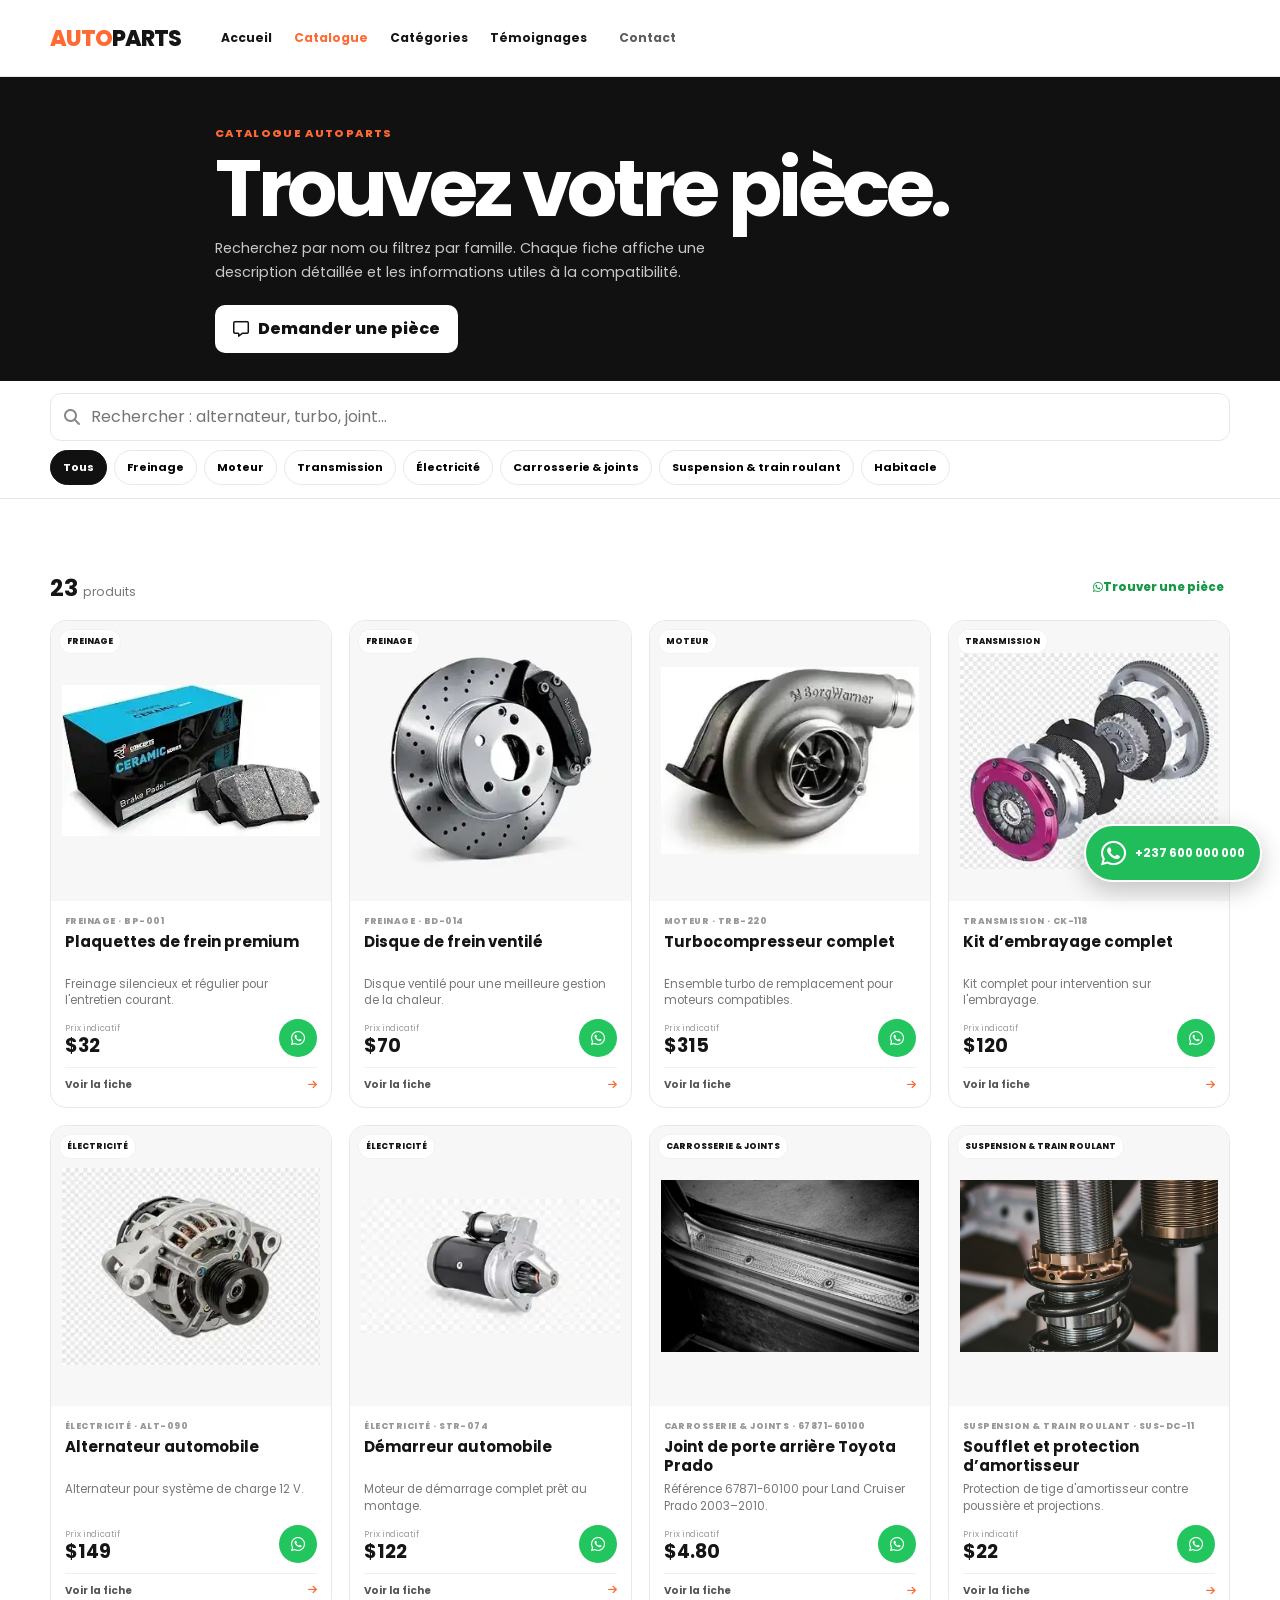
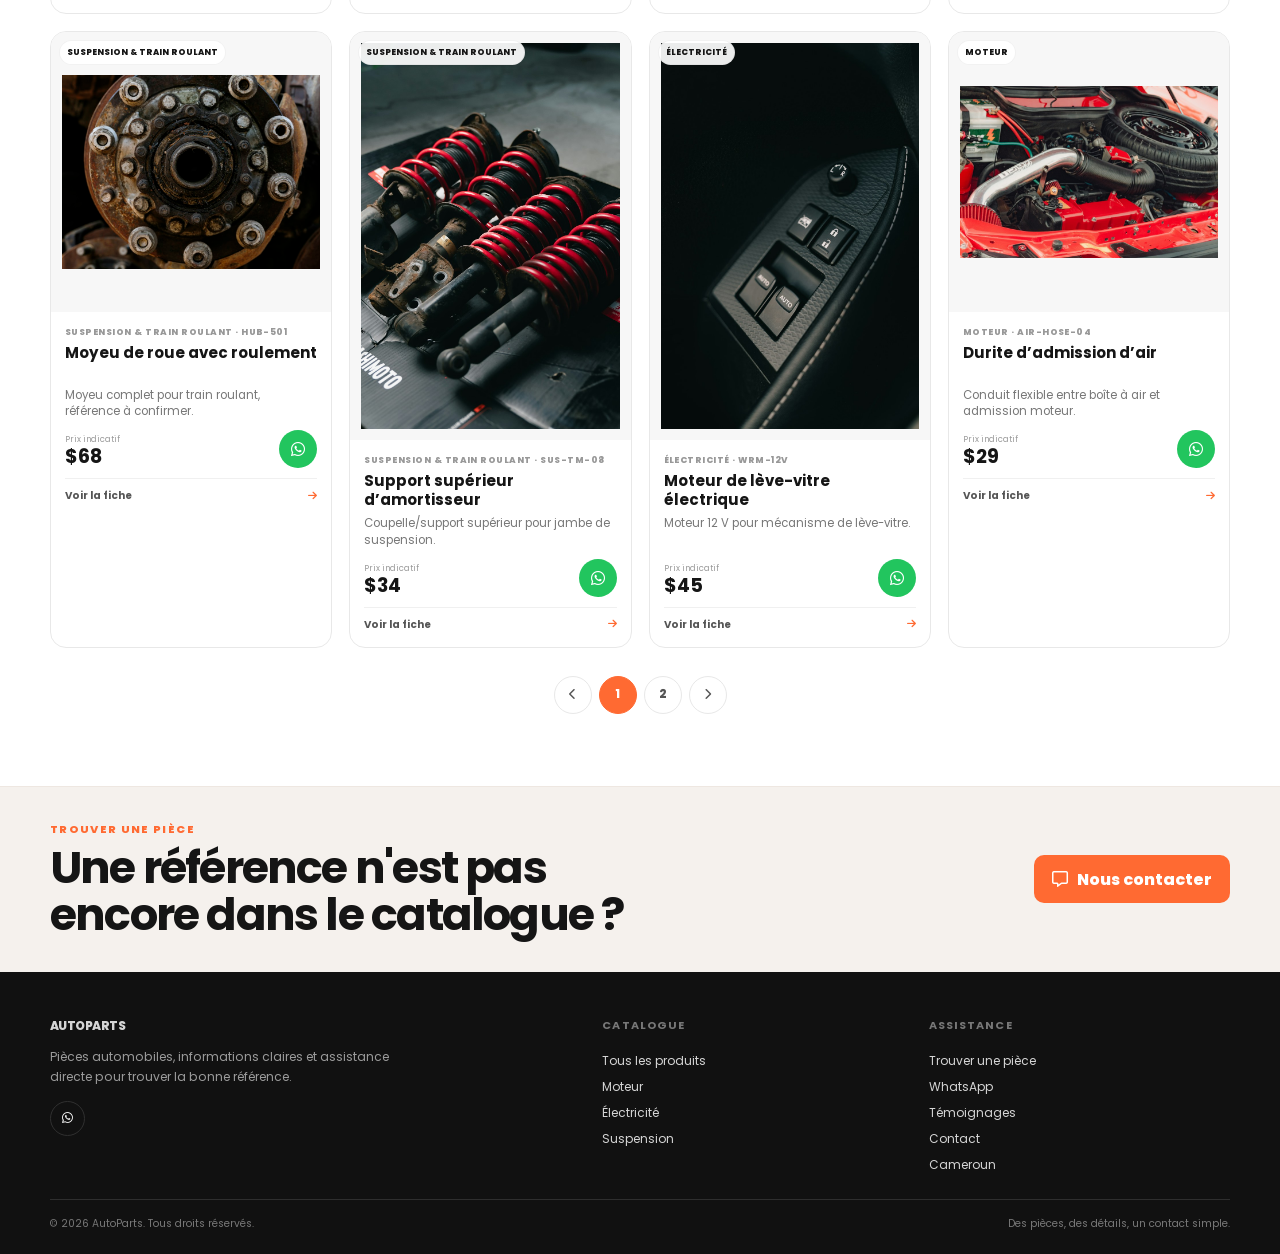
==== shop.html @ 34aac839 "made all changes" ====
<html lang="fr"><head>
  <meta charset="utf-8">
  <meta name="viewport" content="width=device-width,initial-scale=1,viewport-fit=cover">
  <meta name="theme-color" content="#111111">
  <link rel="icon" type="image/png" href="https://img.icons8.com/ios-filled/64/car.png">
  <title>Catalogue de pièces automobiles — AutoParts</title>
  <meta name="description" content="Recherchez des pièces automobiles par catégorie, consultez les descriptions et prix en USD, puis contactez AutoParts sur WhatsApp.">
  <meta name="robots" content="index,follow,max-image-preview:large">
  <link rel="preconnect" href="https://fonts.googleapis.com">
  <link rel="preconnect" href="https://fonts.gstatic.com" crossorigin="">
  <link href="https://fonts.googleapis.com/css2?family=Poppins:wght@400;500;600;700;800&amp;display=swap" rel="stylesheet">
  <link rel="stylesheet" href="https://cdnjs.cloudflare.com/ajax/libs/font-awesome/6.6.0/css/all.min.css">
  <link rel="stylesheet" href="assets/css/aos.css">
  <link rel="stylesheet" href="assets/css/style.css">
</head>
<body>
  <header class="site-header">
    <div class="container nav-wrap">
      <a class="brand" href="index.html"><span>AUTO</span>PARTS</a>
      <nav class="desktop-nav">
        <a href="index.html" data-i18n="home">Accueil</a>
        <a class="active" href="shop.html" data-i18n="shop">Catalogue</a>
        <a href="index.html#categories" data-i18n="categories">Catégories</a>
        <a href="index.html#testimonials" data-i18n="testimonials">Témoignages</a>
        <button class="nav-contact" type="button" data-contact-open="" data-i18n="contact">Contact</button>
      </nav>
      <div class="nav-actions">
        <div id="google_translate_element" class="google-translate" aria-label="Translate this page"></div>
        <button class="nav-icon menu-toggle" data-menu-toggle="" aria-label="Menu" aria-expanded="false"><i class="fa-solid fa-bars"></i></button>
      </div>
    </div>
    <nav class="mobile-menu" data-mobile-menu="">
      <a href="index.html" data-i18n="home">Accueil</a>
      <a href="shop.html" data-i18n="shop">Catalogue</a>
      <a href="index.html#categories" data-i18n="categories">Catégories</a>
      <a href="index.html#testimonials" data-i18n="testimonials">Témoignages</a>
      <button type="button" data-contact-open="" data-i18n="contact">Contact</button>
    </nav>
  </header>

  <main>
    <section class="shop-hero">
      <div class="container shop-hero-inner">
        <span class="section-kicker" data-i18n="catalogKicker">Catalogue AutoParts</span>
        <h1 data-i18n="catalogTitle">Trouvez votre pièce.</h1>
        <p data-i18n="catalogText">Recherchez par nom ou filtrez par famille. Chaque fiche affiche une description détaillée et les informations utiles à la compatibilité.</p>
        <button class="btn btn-light" type="button" data-contact-open=""><i class="fa-regular fa-message"></i><span data-i18n="requestPart">Demander une pièce</span></button>
      </div>
    </section>

    <section class="shop-tools">
      <div class="container">
        <div class="search-box"><i class="fa-solid fa-magnifying-glass"></i><input type="search" data-search="" data-i18n-placeholder="searchPlaceholder" placeholder="Rechercher : alternateur, turbo, joint…"></div>
        <div class="filter-row" data-filters=""><button class="filter-chip active" type="button" data-filter="all">Tous</button><button class="filter-chip " type="button" data-filter="braking">Freinage</button><button class="filter-chip " type="button" data-filter="engine">Moteur</button><button class="filter-chip " type="button" data-filter="transmission">Transmission</button><button class="filter-chip " type="button" data-filter="electrical">Électricité</button><button class="filter-chip " type="button" data-filter="body">Carrosserie &amp; joints</button><button class="filter-chip " type="button" data-filter="suspension">Suspension &amp; train roulant</button><button class="filter-chip " type="button" data-filter="interior">Habitacle</button></div>
      </div>
    </section>

    <section class="section shop-products">
      <div class="container">
        <div class="catalogue-topline">
          <div class="shop-count"><strong data-result-count="">18</strong><span data-i18n="productsCount">produits</span></div>
          <button class="catalogue-contact" type="button" data-contact-open=""><i class="fa-brands fa-whatsapp"></i><span data-i18n="productHelp">Trouver une pièce</span></button>
        </div>
        <div class="product-grid catalogue-grid" data-products-grid="">
    <article class="product-card" data-product-id="brake-pads" data-category="braking" data-name="plaquettes de frein premium bp-001">
      <a class="product-media" href="sproduct.html?id=brake-pads" aria-label="Voir la fiche — Plaquettes de frein premium">
        <span class="product-tag">Freinage</span>
        <img src="assets/images/products/brake-pads.webp" alt="Plaquettes de frein premium" loading="lazy" draggable="false">
      </a>
      <div class="product-info">
        <span class="product-category">Freinage · BP-001</span>
        <a href="sproduct.html?id=brake-pads"><h3>Plaquettes de frein premium</h3></a>
        <p class="product-summary">Freinage silencieux et régulier pour l'entretien courant.</p>
        <div class="product-row">
          <div><small>Prix indicatif</small><strong>$32</strong></div>
          <a class="product-wa" href="https://wa.me/237600000000?text=Bonjour%2C%20je%20suis%20int%C3%A9ress%C3%A9(e)%20par%20Plaquettes%20de%20frein%20premium%20(r%C3%A9f.%20BP-001%2C%20%2432).%20Pouvez-vous%20confirmer%20la%20disponibilit%C3%A9%20et%20la%20compatibilit%C3%A9%20avec%20mon%20v%C3%A9hicule%20%3F" target="_blank" rel="noopener noreferrer" aria-label="Demander — Plaquettes de frein premium"><i class="fa-brands fa-whatsapp"></i></a>
        </div>
        <a class="product-details-link" href="sproduct.html?id=brake-pads">Voir la fiche <i class="fa-solid fa-arrow-right"></i></a>
      </div>
    </article>
    <article class="product-card" data-product-id="brake-disc" data-category="braking" data-name="disque de frein ventilé bd-014">
      <a class="product-media" href="sproduct.html?id=brake-disc" aria-label="Voir la fiche — Disque de frein ventilé">
        <span class="product-tag">Freinage</span>
        <img src="assets/images/products/brake-disc.webp" alt="Disque de frein ventilé" loading="lazy" draggable="false">
      </a>
      <div class="product-info">
        <span class="product-category">Freinage · BD-014</span>
        <a href="sproduct.html?id=brake-disc"><h3>Disque de frein ventilé</h3></a>
        <p class="product-summary">Disque ventilé pour une meilleure gestion de la chaleur.</p>
        <div class="product-row">
          <div><small>Prix indicatif</small><strong>$70</strong></div>
          <a class="product-wa" href="https://wa.me/237600000000?text=Bonjour%2C%20je%20suis%20int%C3%A9ress%C3%A9(e)%20par%20Disque%20de%20frein%20ventil%C3%A9%20(r%C3%A9f.%20BD-014%2C%20%2470).%20Pouvez-vous%20confirmer%20la%20disponibilit%C3%A9%20et%20la%20compatibilit%C3%A9%20avec%20mon%20v%C3%A9hicule%20%3F" target="_blank" rel="noopener noreferrer" aria-label="Demander — Disque de frein ventilé"><i class="fa-brands fa-whatsapp"></i></a>
        </div>
        <a class="product-details-link" href="sproduct.html?id=brake-disc">Voir la fiche <i class="fa-solid fa-arrow-right"></i></a>
      </div>
    </article>
    <article class="product-card" data-product-id="turbo" data-category="engine" data-name="turbocompresseur complet trb-220">
      <a class="product-media" href="sproduct.html?id=turbo" aria-label="Voir la fiche — Turbocompresseur complet">
        <span class="product-tag">Moteur</span>
        <img src="assets/images/products/turbo.webp" alt="Turbocompresseur complet" loading="lazy" draggable="false">
      </a>
      <div class="product-info">
        <span class="product-category">Moteur · TRB-220</span>
        <a href="sproduct.html?id=turbo"><h3>Turbocompresseur complet</h3></a>
        <p class="product-summary">Ensemble turbo de remplacement pour moteurs compatibles.</p>
        <div class="product-row">
          <div><small>Prix indicatif</small><strong>$315</strong></div>
          <a class="product-wa" href="https://wa.me/237600000000?text=Bonjour%2C%20je%20suis%20int%C3%A9ress%C3%A9(e)%20par%20Turbocompresseur%20complet%20(r%C3%A9f.%20TRB-220%2C%20%24315).%20Pouvez-vous%20confirmer%20la%20disponibilit%C3%A9%20et%20la%20compatibilit%C3%A9%20avec%20mon%20v%C3%A9hicule%20%3F" target="_blank" rel="noopener noreferrer" aria-label="Demander — Turbocompresseur complet"><i class="fa-brands fa-whatsapp"></i></a>
        </div>
        <a class="product-details-link" href="sproduct.html?id=turbo">Voir la fiche <i class="fa-solid fa-arrow-right"></i></a>
      </div>
    </article>
    <article class="product-card" data-product-id="clutch-kit" data-category="transmission" data-name="kit d’embrayage complet ck-118">
      <a class="product-media" href="sproduct.html?id=clutch-kit" aria-label="Voir la fiche — Kit d’embrayage complet">
        <span class="product-tag">Transmission</span>
        <img src="assets/images/products/clutch-kit.webp" alt="Kit d’embrayage complet" loading="lazy" draggable="false">
      </a>
      <div class="product-info">
        <span class="product-category">Transmission · CK-118</span>
        <a href="sproduct.html?id=clutch-kit"><h3>Kit d’embrayage complet</h3></a>
        <p class="product-summary">Kit complet pour intervention sur l'embrayage.</p>
        <div class="product-row">
          <div><small>Prix indicatif</small><strong>$120</strong></div>
          <a class="product-wa" href="https://wa.me/237600000000?text=Bonjour%2C%20je%20suis%20int%C3%A9ress%C3%A9(e)%20par%20Kit%20d%E2%80%99embrayage%20complet%20(r%C3%A9f.%20CK-118%2C%20%24120).%20Pouvez-vous%20confirmer%20la%20disponibilit%C3%A9%20et%20la%20compatibilit%C3%A9%20avec%20mon%20v%C3%A9hicule%20%3F" target="_blank" rel="noopener noreferrer" aria-label="Demander — Kit d’embrayage complet"><i class="fa-brands fa-whatsapp"></i></a>
        </div>
        <a class="product-details-link" href="sproduct.html?id=clutch-kit">Voir la fiche <i class="fa-solid fa-arrow-right"></i></a>
      </div>
    </article>
    <article class="product-card" data-product-id="alternator" data-category="electrical" data-name="alternateur automobile alt-090">
      <a class="product-media" href="sproduct.html?id=alternator" aria-label="Voir la fiche — Alternateur automobile">
        <span class="product-tag">Électricité</span>
        <img src="assets/images/products/alternator.webp" alt="Alternateur automobile" loading="lazy" draggable="false">
      </a>
      <div class="product-info">
        <span class="product-category">Électricité · ALT-090</span>
        <a href="sproduct.html?id=alternator"><h3>Alternateur automobile</h3></a>
        <p class="product-summary">Alternateur pour système de charge 12 V.</p>
        <div class="product-row">
          <div><small>Prix indicatif</small><strong>$149</strong></div>
          <a class="product-wa" href="https://wa.me/237600000000?text=Bonjour%2C%20je%20suis%20int%C3%A9ress%C3%A9(e)%20par%20Alternateur%20automobile%20(r%C3%A9f.%20ALT-090%2C%20%24149).%20Pouvez-vous%20confirmer%20la%20disponibilit%C3%A9%20et%20la%20compatibilit%C3%A9%20avec%20mon%20v%C3%A9hicule%20%3F" target="_blank" rel="noopener noreferrer" aria-label="Demander — Alternateur automobile"><i class="fa-brands fa-whatsapp"></i></a>
        </div>
        <a class="product-details-link" href="sproduct.html?id=alternator">Voir la fiche <i class="fa-solid fa-arrow-right"></i></a>
      </div>
    </article>
    <article class="product-card" data-product-id="starter" data-category="electrical" data-name="démarreur automobile str-074">
      <a class="product-media" href="sproduct.html?id=starter" aria-label="Voir la fiche — Démarreur automobile">
        <span class="product-tag">Électricité</span>
        <img src="assets/images/products/starter.webp" alt="Démarreur automobile" loading="lazy" draggable="false">
      </a>
      <div class="product-info">
        <span class="product-category">Électricité · STR-074</span>
        <a href="sproduct.html?id=starter"><h3>Démarreur automobile</h3></a>
        <p class="product-summary">Moteur de démarrage complet prêt au montage.</p>
        <div class="product-row">
          <div><small>Prix indicatif</small><strong>$122</strong></div>
          <a class="product-wa" href="https://wa.me/237600000000?text=Bonjour%2C%20je%20suis%20int%C3%A9ress%C3%A9(e)%20par%20D%C3%A9marreur%20automobile%20(r%C3%A9f.%20STR-074%2C%20%24122).%20Pouvez-vous%20confirmer%20la%20disponibilit%C3%A9%20et%20la%20compatibilit%C3%A9%20avec%20mon%20v%C3%A9hicule%20%3F" target="_blank" rel="noopener noreferrer" aria-label="Demander — Démarreur automobile"><i class="fa-brands fa-whatsapp"></i></a>
        </div>
        <a class="product-details-link" href="sproduct.html?id=starter">Voir la fiche <i class="fa-solid fa-arrow-right"></i></a>
      </div>
    </article>
    <article class="product-card" data-product-id="prado-rear-weatherstrip" data-category="body" data-name="joint de porte arrière toyota prado 67871-60100">
      <a class="product-media" href="sproduct.html?id=prado-rear-weatherstrip" aria-label="Voir la fiche — Joint de porte arrière Toyota Prado">
        <span class="product-tag">Carrosserie &amp; joints</span>
        <img src="assets/images/products/prado-rear-weatherstrip.svg" alt="Joint de porte arrière Toyota Prado" loading="lazy" draggable="false">
      </a>
      <div class="product-info">
        <span class="product-category">Carrosserie &amp; joints · 67871-60100</span>
        <a href="sproduct.html?id=prado-rear-weatherstrip"><h3>Joint de porte arrière Toyota Prado</h3></a>
        <p class="product-summary">Référence 67871-60100 pour Land Cruiser Prado 2003–2010.</p>
        <div class="product-row">
          <div><small>Prix indicatif</small><strong>$4.80</strong></div>
          <a class="product-wa" href="https://wa.me/237600000000?text=Bonjour%2C%20je%20suis%20int%C3%A9ress%C3%A9(e)%20par%20Joint%20de%20porte%20arri%C3%A8re%20Toyota%20Prado%20(r%C3%A9f.%2067871-60100%2C%20%244.8).%20Pouvez-vous%20confirmer%20la%20disponibilit%C3%A9%20et%20la%20compatibilit%C3%A9%20avec%20mon%20v%C3%A9hicule%20%3F" target="_blank" rel="noopener noreferrer" aria-label="Demander — Joint de porte arrière Toyota Prado"><i class="fa-brands fa-whatsapp"></i></a>
        </div>
        <a class="product-details-link" href="sproduct.html?id=prado-rear-weatherstrip">Voir la fiche <i class="fa-solid fa-arrow-right"></i></a>
      </div>
    </article>
    <article class="product-card" data-product-id="strut-dust-cover" data-category="suspension" data-name="soufflet et protection d’amortisseur sus-dc-11">
      <a class="product-media" href="sproduct.html?id=strut-dust-cover" aria-label="Voir la fiche — Soufflet et protection d’amortisseur">
        <span class="product-tag">Suspension &amp; train roulant</span>
        <img src="assets/images/products/strut-dust-cover.svg" alt="Soufflet et protection d’amortisseur" loading="lazy" draggable="false">
      </a>
      <div class="product-info">
        <span class="product-category">Suspension &amp; train roulant · SUS-DC-11</span>
        <a href="sproduct.html?id=strut-dust-cover"><h3>Soufflet et protection d’amortisseur</h3></a>
        <p class="product-summary">Protection de tige d'amortisseur contre poussière et projections.</p>
        <div class="product-row">
          <div><small>Prix indicatif</small><strong>$22</strong></div>
          <a class="product-wa" href="https://wa.me/237600000000?text=Bonjour%2C%20je%20suis%20int%C3%A9ress%C3%A9(e)%20par%20Soufflet%20et%20protection%20d%E2%80%99amortisseur%20(r%C3%A9f.%20SUS-DC-11%2C%20%2422).%20Pouvez-vous%20confirmer%20la%20disponibilit%C3%A9%20et%20la%20compatibilit%C3%A9%20avec%20mon%20v%C3%A9hicule%20%3F" target="_blank" rel="noopener noreferrer" aria-label="Demander — Soufflet et protection d’amortisseur"><i class="fa-brands fa-whatsapp"></i></a>
        </div>
        <a class="product-details-link" href="sproduct.html?id=strut-dust-cover">Voir la fiche <i class="fa-solid fa-arrow-right"></i></a>
      </div>
    </article>
    <article class="product-card" data-product-id="wheel-hub" data-category="suspension" data-name="moyeu de roue avec roulement hub-501">
      <a class="product-media" href="sproduct.html?id=wheel-hub" aria-label="Voir la fiche — Moyeu de roue avec roulement">
        <span class="product-tag">Suspension &amp; train roulant</span>
        <img src="assets/images/products/wheel-hub.svg" alt="Moyeu de roue avec roulement" loading="lazy" draggable="false">
      </a>
      <div class="product-info">
        <span class="product-category">Suspension &amp; train roulant · HUB-501</span>
        <a href="sproduct.html?id=wheel-hub"><h3>Moyeu de roue avec roulement</h3></a>
        <p class="product-summary">Moyeu complet pour train roulant, référence à confirmer.</p>
        <div class="product-row">
          <div><small>Prix indicatif</small><strong>$68</strong></div>
          <a class="product-wa" href="https://wa.me/237600000000?text=Bonjour%2C%20je%20suis%20int%C3%A9ress%C3%A9(e)%20par%20Moyeu%20de%20roue%20avec%20roulement%20(r%C3%A9f.%20HUB-501%2C%20%2468).%20Pouvez-vous%20confirmer%20la%20disponibilit%C3%A9%20et%20la%20compatibilit%C3%A9%20avec%20mon%20v%C3%A9hicule%20%3F" target="_blank" rel="noopener noreferrer" aria-label="Demander — Moyeu de roue avec roulement"><i class="fa-brands fa-whatsapp"></i></a>
        </div>
        <a class="product-details-link" href="sproduct.html?id=wheel-hub">Voir la fiche <i class="fa-solid fa-arrow-right"></i></a>
      </div>
    </article>
    <article class="product-card" data-product-id="strut-top-mount" data-category="suspension" data-name="support supérieur d’amortisseur sus-tm-08">
      <a class="product-media" href="sproduct.html?id=strut-top-mount" aria-label="Voir la fiche — Support supérieur d’amortisseur">
        <span class="product-tag">Suspension &amp; train roulant</span>
        <img src="assets/images/products/strut-top-mount.svg" alt="Support supérieur d’amortisseur" loading="lazy" draggable="false">
      </a>
      <div class="product-info">
        <span class="product-category">Suspension &amp; train roulant · SUS-TM-08</span>
        <a href="sproduct.html?id=strut-top-mount"><h3>Support supérieur d’amortisseur</h3></a>
        <p class="product-summary">Coupelle/support supérieur pour jambe de suspension.</p>
        <div class="product-row">
          <div><small>Prix indicatif</small><strong>$34</strong></div>
          <a class="product-wa" href="https://wa.me/237600000000?text=Bonjour%2C%20je%20suis%20int%C3%A9ress%C3%A9(e)%20par%20Support%20sup%C3%A9rieur%20d%E2%80%99amortisseur%20(r%C3%A9f.%20SUS-TM-08%2C%20%2434).%20Pouvez-vous%20confirmer%20la%20disponibilit%C3%A9%20et%20la%20compatibilit%C3%A9%20avec%20mon%20v%C3%A9hicule%20%3F" target="_blank" rel="noopener noreferrer" aria-label="Demander — Support supérieur d’amortisseur"><i class="fa-brands fa-whatsapp"></i></a>
        </div>
        <a class="product-details-link" href="sproduct.html?id=strut-top-mount">Voir la fiche <i class="fa-solid fa-arrow-right"></i></a>
      </div>
    </article>
    <article class="product-card" data-product-id="window-regulator-motor" data-category="electrical" data-name="moteur de lève-vitre électrique wrm-12v">
      <a class="product-media" href="sproduct.html?id=window-regulator-motor" aria-label="Voir la fiche — Moteur de lève-vitre électrique">
        <span class="product-tag">Électricité</span>
        <img src="assets/images/products/window-regulator-motor.svg" alt="Moteur de lève-vitre électrique" loading="lazy" draggable="false">
      </a>
      <div class="product-info">
        <span class="product-category">Électricité · WRM-12V</span>
        <a href="sproduct.html?id=window-regulator-motor"><h3>Moteur de lève-vitre électrique</h3></a>
        <p class="product-summary">Moteur 12 V pour mécanisme de lève-vitre.</p>
        <div class="product-row">
          <div><small>Prix indicatif</small><strong>$45</strong></div>
          <a class="product-wa" href="https://wa.me/237600000000?text=Bonjour%2C%20je%20suis%20int%C3%A9ress%C3%A9(e)%20par%20Moteur%20de%20l%C3%A8ve-vitre%20%C3%A9lectrique%20(r%C3%A9f.%20WRM-12V%2C%20%2445).%20Pouvez-vous%20confirmer%20la%20disponibilit%C3%A9%20et%20la%20compatibilit%C3%A9%20avec%20mon%20v%C3%A9hicule%20%3F" target="_blank" rel="noopener noreferrer" aria-label="Demander — Moteur de lève-vitre électrique"><i class="fa-brands fa-whatsapp"></i></a>
        </div>
        <a class="product-details-link" href="sproduct.html?id=window-regulator-motor">Voir la fiche <i class="fa-solid fa-arrow-right"></i></a>
      </div>
    </article>
    <article class="product-card" data-product-id="air-intake-hose" data-category="engine" data-name="durite d’admission d’air air-hose-04">
      <a class="product-media" href="sproduct.html?id=air-intake-hose" aria-label="Voir la fiche — Durite d’admission d’air">
        <span class="product-tag">Moteur</span>
        <img src="assets/images/products/air-intake-hose.svg" alt="Durite d’admission d’air" loading="lazy" draggable="false">
      </a>
      <div class="product-info">
        <span class="product-category">Moteur · AIR-HOSE-04</span>
        <a href="sproduct.html?id=air-intake-hose"><h3>Durite d’admission d’air</h3></a>
        <p class="product-summary">Conduit flexible entre boîte à air et admission moteur.</p>
        <div class="product-row">
          <div><small>Prix indicatif</small><strong>$29</strong></div>
          <a class="product-wa" href="https://wa.me/237600000000?text=Bonjour%2C%20je%20suis%20int%C3%A9ress%C3%A9(e)%20par%20Durite%20d%E2%80%99admission%20d%E2%80%99air%20(r%C3%A9f.%20AIR-HOSE-04%2C%20%2429).%20Pouvez-vous%20confirmer%20la%20disponibilit%C3%A9%20et%20la%20compatibilit%C3%A9%20avec%20mon%20v%C3%A9hicule%20%3F" target="_blank" rel="noopener noreferrer" aria-label="Demander — Durite d’admission d’air"><i class="fa-brands fa-whatsapp"></i></a>
        </div>
        <a class="product-details-link" href="sproduct.html?id=air-intake-hose">Voir la fiche <i class="fa-solid fa-arrow-right"></i></a>
      </div>
    </article>
    <article class="product-card" data-product-id="gear-shift-knob" data-category="interior" data-name="pommeau de levier de vitesses int-shift-02" hidden="">
      <a class="product-media" href="sproduct.html?id=gear-shift-knob" aria-label="Voir la fiche — Pommeau de levier de vitesses">
        <span class="product-tag">Habitacle</span>
        <img src="assets/images/products/gear-shift-knob.svg" alt="Pommeau de levier de vitesses" loading="lazy" draggable="false">
      </a>
      <div class="product-info">
        <span class="product-category">Habitacle · INT-SHIFT-02</span>
        <a href="sproduct.html?id=gear-shift-knob"><h3>Pommeau de levier de vitesses</h3></a>
        <p class="product-summary">Pommeau de remplacement avec finition noire et insert chromé.</p>
        <div class="product-row">
          <div><small>Prix indicatif</small><strong>$18</strong></div>
          <a class="product-wa" href="https://wa.me/237600000000?text=Bonjour%2C%20je%20suis%20int%C3%A9ress%C3%A9(e)%20par%20Pommeau%20de%20levier%20de%20vitesses%20(r%C3%A9f.%20INT-SHIFT-02%2C%20%2418).%20Pouvez-vous%20confirmer%20la%20disponibilit%C3%A9%20et%20la%20compatibilit%C3%A9%20avec%20mon%20v%C3%A9hicule%20%3F" target="_blank" rel="noopener noreferrer" aria-label="Demander — Pommeau de levier de vitesses"><i class="fa-brands fa-whatsapp"></i></a>
        </div>
        <a class="product-details-link" href="sproduct.html?id=gear-shift-knob">Voir la fiche <i class="fa-solid fa-arrow-right"></i></a>
      </div>
    </article></div>
        <nav class="pagination" data-pagination="" aria-label="Pagination du catalogue"><button type="button" class="page-btn" data-page="1" aria-label="Previous"><i class="fa-solid fa-chevron-left"></i></button><button type="button" class="page-btn active" data-page="1">1</button><button type="button" class="page-btn " data-page="2">2</button><button type="button" class="page-btn" data-page="2" aria-label="Next"><i class="fa-solid fa-chevron-right"></i></button></nav>
        <div class="empty-state" data-empty-state=""><i class="fa-solid fa-magnifying-glass"></i><h3 data-i18n="noMatch">Aucune pièce trouvée</h3><p data-i18n="noMatchText">Essayez une autre recherche ou envoyez-nous votre demande.</p><button class="btn btn-primary" type="button" data-contact-open="" data-i18n="contactUs">Nous contacter</button></div>
      </div>
    </section>
  </main>

  <section class="footer-cta">
    <div class="container footer-cta-inner">
      <div><span class="section-kicker" data-i18n="productHelp">Trouver une pièce</span><h2 data-fr="Une référence n'est pas encore dans le catalogue ?" data-en="Can't find your reference in the catalogue yet?">Une référence n'est pas encore dans le catalogue ?</h2></div>
      <button class="btn btn-primary" type="button" data-contact-open=""><i class="fa-regular fa-message"></i><span data-i18n="contactUs">Nous contacter</span></button>
    </div>
  </section>

  <footer>
    <div class="container footer-grid footer-grid-3">
      <div class="footer-about">
        <a class="brand footer-brand" href="index.html"><span>AUTO</span>PARTS</a>
        <p>Pièces automobiles, informations claires et assistance directe pour trouver la bonne référence.</p>
        <div class="footer-social"><a data-whatsapp="" href="https://wa.me/237600000000?text=Bonjour%2C%20je%20souhaite%20de%20l'aide%20pour%20trouver%20une%20pi%C3%A8ce%20automobile." aria-label="WhatsApp" target="_blank" rel="noopener noreferrer"><i class="fa-brands fa-whatsapp"></i></a></div>
      </div>
      <div><h4>Catalogue</h4><a href="shop.html">Tous les produits</a><a href="shop.html?category=engine">Moteur</a><a href="shop.html?category=electrical">Électricité</a><a href="shop.html?category=suspension">Suspension</a></div>
      <div><h4>Assistance</h4><button class="footer-link-button" type="button" data-contact-open="">Trouver une pièce</button><a data-whatsapp="" href="https://wa.me/237600000000?text=Bonjour%2C%20je%20souhaite%20de%20l'aide%20pour%20trouver%20une%20pi%C3%A8ce%20automobile." target="_blank" rel="noopener noreferrer">WhatsApp</a><a href="index.html#testimonials">Témoignages</a><button class="footer-link-button" type="button" data-contact-open="">Contact</button><span>Cameroun</span></div>
    </div>
    <div class="container footer-bottom"><span>© 2026 AutoParts. Tous droits réservés.</span><span>Des pièces, des détails, un contact simple.</span></div>
  </footer>

  <div class="contact-modal" data-contact-modal="" aria-hidden="true">
    <div class="contact-panel" role="dialog" aria-modal="true" aria-labelledby="contact-title">
      <button class="contact-close" type="button" data-contact-close="" aria-label="Fermer"><i class="fa-solid fa-xmark"></i></button>
      <span class="section-kicker" data-i18n="contact">Contact</span>
      <h2 id="contact-title" data-i18n="contactTitle">Décrivez la pièce recherchée</h2>
      <p data-i18n="contactText">Remplissez les informations utiles. Le site prépare ensuite votre message et ouvre WhatsApp.</p>
      <form class="contact-form" data-contact-form="">
        <div class="form-grid">
          <label><span data-i18n="name">Nom</span><input name="name" required="" data-i18n-placeholder="namePlaceholder" placeholder="Votre nom"></label>
          <label><span data-i18n="phone">Téléphone</span><input name="phone" type="tel" required="" data-i18n-placeholder="phonePlaceholder" placeholder="+237 6…"></label>
          <label><span data-i18n="city">Ville</span><input name="city" data-i18n-placeholder="cityPlaceholder" placeholder="Douala, Yaoundé…"></label>
          <label><span data-i18n="vehicle">Véhicule / modèle</span><input name="vehicle" data-i18n-placeholder="vehiclePlaceholder" placeholder="Ex. Toyota Prado"></label>
          <label><span data-i18n="year">Année</span><input name="year" inputmode="numeric" data-i18n-placeholder="yearPlaceholder" placeholder="Ex. 2008"></label>
          <label><span data-i18n="part">Pièce recherchée</span><select name="part" required="" data-contact-part=""><option value="">Sélectionner une pièce</option><option value="brake-pads">Plaquettes de frein premium — BP-001</option><option value="brake-disc">Disque de frein ventilé — BD-014</option><option value="turbo">Turbocompresseur complet — TRB-220</option><option value="clutch-kit">Kit d’embrayage complet — CK-118</option><option value="alternator">Alternateur automobile — ALT-090</option><option value="starter">Démarreur automobile — STR-074</option><option value="prado-rear-weatherstrip">Joint de porte arrière Toyota Prado — 67871-60100</option><option value="strut-dust-cover">Soufflet et protection d’amortisseur — SUS-DC-11</option><option value="wheel-hub">Moyeu de roue avec roulement — HUB-501</option><option value="strut-top-mount">Support supérieur d’amortisseur — SUS-TM-08</option><option value="window-regulator-motor">Moteur de lève-vitre électrique — WRM-12V</option><option value="air-intake-hose">Durite d’admission d’air — AIR-HOSE-04</option><option value="gear-shift-knob">Pommeau de levier de vitesses — INT-SHIFT-02</option><option value="other">Autre pièce / référence non affichée</option></select></label>
          <label><span>Référence / OEM</span><input name="reference" placeholder="Ex. 67871-60100"></label>
        </div>
        <label><span data-i18n="message">Précisions</span><textarea name="message" rows="4" data-i18n-placeholder="messagePlaceholder" placeholder="Référence OEM, côté gauche/droit, photo disponible…"></textarea></label>
        <p class="form-error" data-form-error="" hidden=""></p>
        <div class="form-actions"><button class="btn btn-secondary" type="button" data-contact-close="" data-i18n="cancel">Annuler</button><button class="btn btn-whatsapp" type="submit"><i class="fa-brands fa-whatsapp"></i><span data-i18n="sendWhatsapp">Continuer sur WhatsApp</span></button></div>
      </form>
    </div>
  </div>

  <a class="floating-whatsapp" data-whatsapp="" href="#" target="_blank" rel="noopener noreferrer" aria-label="Contact AutoParts on WhatsApp at +237 600 000 000" title="WhatsApp: +237 600 000 000">
    <i class="fa-brands fa-whatsapp" aria-hidden="true"></i>
    <span>+237 600 000 000</span>
  </a>

  <script src="assets/js/aos.js"></script>
  <script src="assets/js/products.js"></script>
  <script src="assets/js/app.js"></script>
  <script>
    function googleTranslateElementInit() {
      new google.translate.TranslateElement({
        pageLanguage: "fr",
        includedLanguages: "en,it",
        autoDisplay: false
      }, "google_translate_element");
      if (window.decorateGoogleTranslate) window.decorateGoogleTranslate();
    }
  </script>
  <script src="https://translate.google.com/translate_a/element.js?cb=googleTranslateElementInit" defer></script>

</body></html>
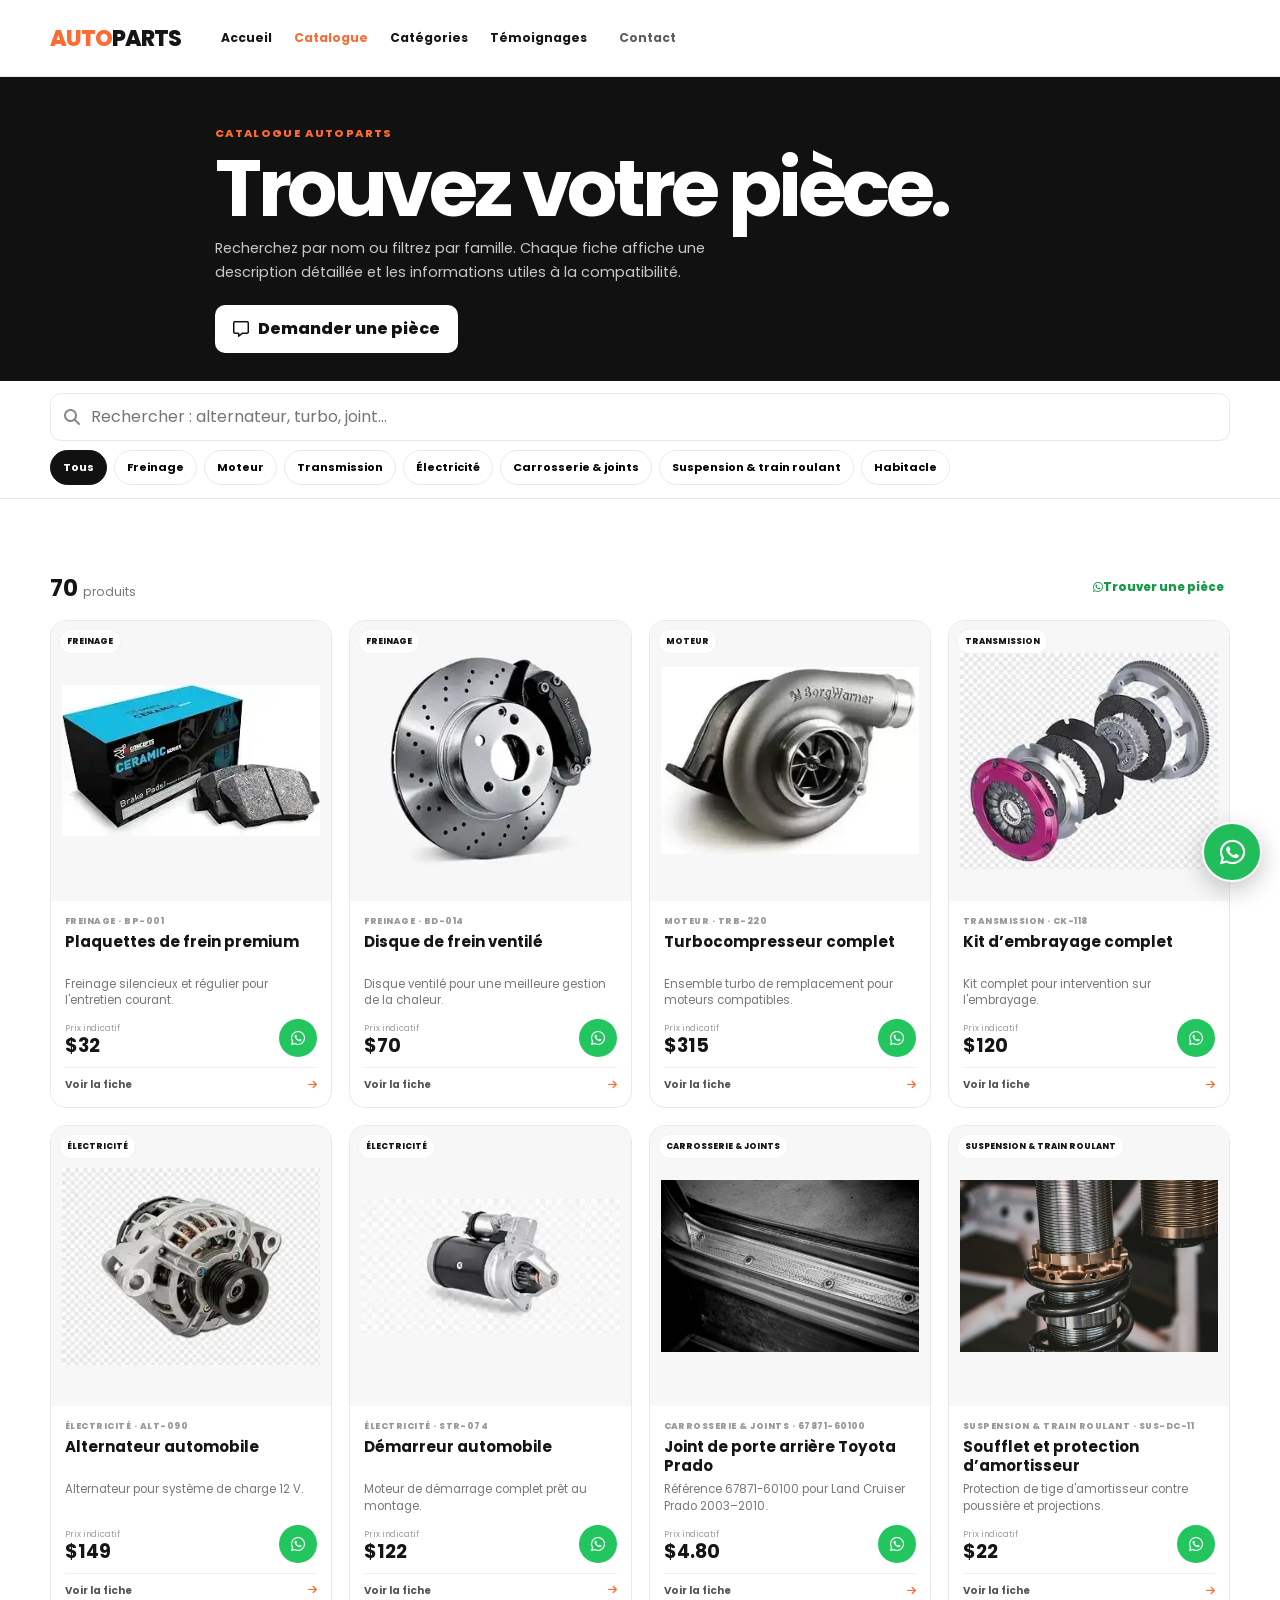
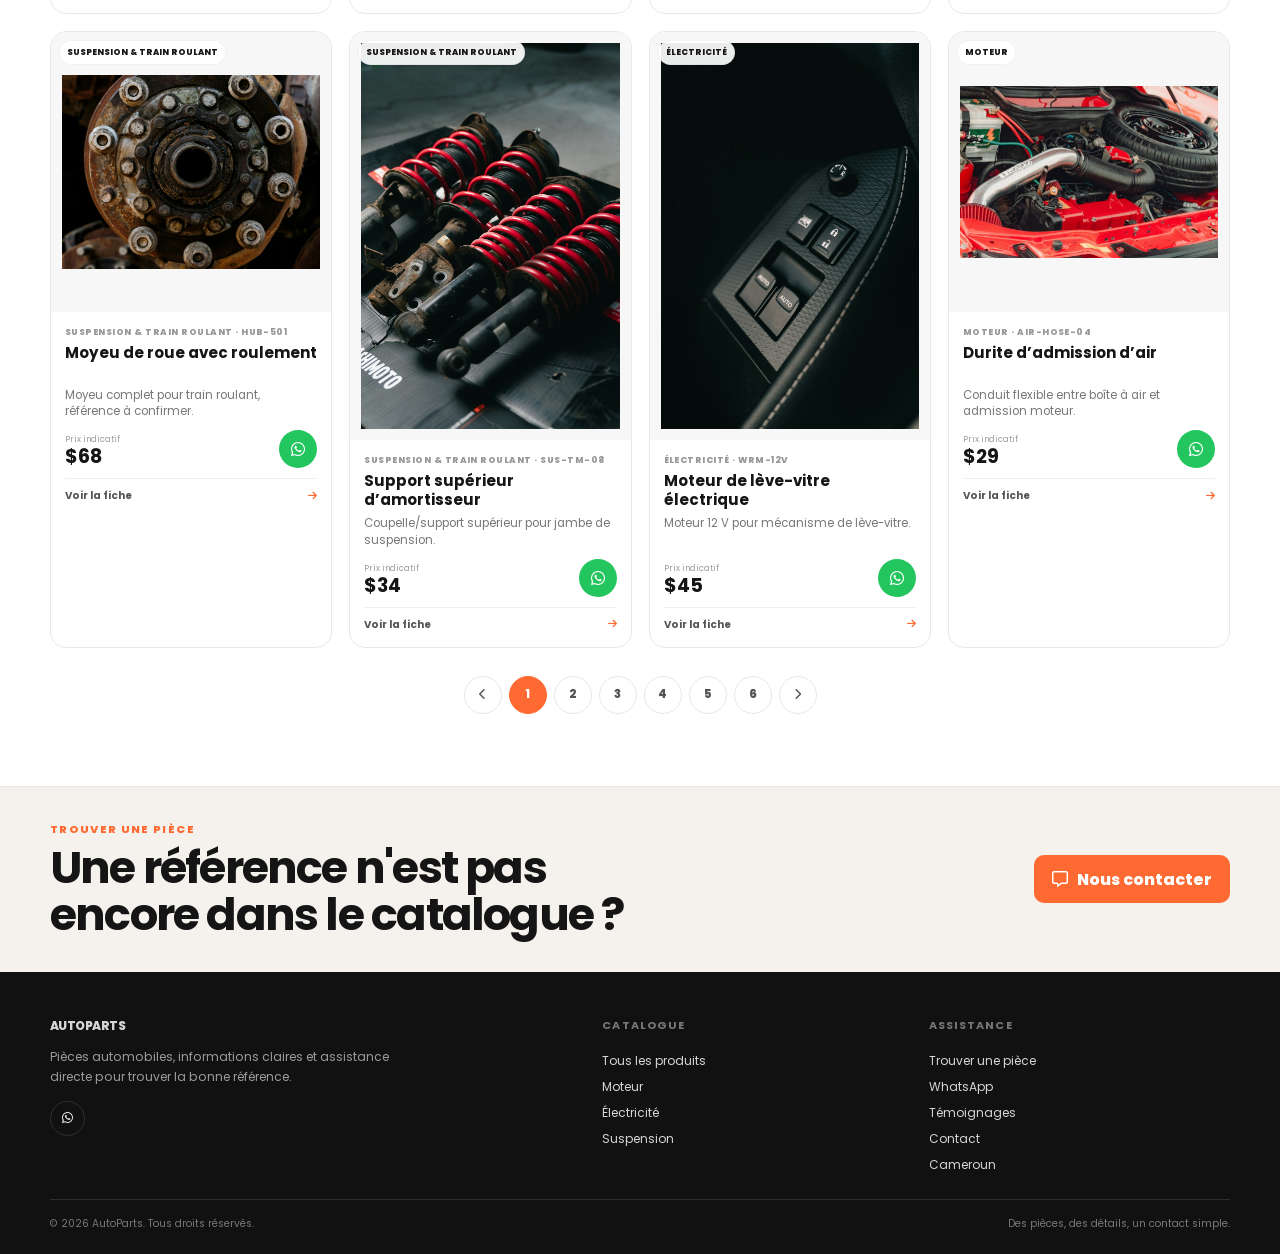
==== commit 4db13e1b: "added whatsapp button" ====
--- a/shop.html
+++ b/shop.html
@@ -73,7 +73,7 @@
         <p class="product-summary">Freinage silencieux et régulier pour l'entretien courant.</p>
         <div class="product-row">
           <div><small>Prix indicatif</small><strong>$32</strong></div>
-          <a class="product-wa" href="https://wa.me/237600000000?text=Bonjour%2C%20je%20suis%20int%C3%A9ress%C3%A9(e)%20par%20Plaquettes%20de%20frein%20premium%20(r%C3%A9f.%20BP-001%2C%20%2432).%20Pouvez-vous%20confirmer%20la%20disponibilit%C3%A9%20et%20la%20compatibilit%C3%A9%20avec%20mon%20v%C3%A9hicule%20%3F" target="_blank" rel="noopener noreferrer" aria-label="Demander — Plaquettes de frein premium"><i class="fa-brands fa-whatsapp"></i></a>
+          <a class="product-wa" href="https://wa.me/33753885441?text=Bonjour%2C%20je%20suis%20int%C3%A9ress%C3%A9(e)%20par%20Plaquettes%20de%20frein%20premium%20(r%C3%A9f.%20BP-001%2C%20%2432).%20Pouvez-vous%20confirmer%20la%20disponibilit%C3%A9%20et%20la%20compatibilit%C3%A9%20avec%20mon%20v%C3%A9hicule%20%3F" target="_blank" rel="noopener noreferrer" aria-label="Demander — Plaquettes de frein premium"><i class="fa-brands fa-whatsapp"></i></a>
         </div>
         <a class="product-details-link" href="sproduct.html?id=brake-pads">Voir la fiche <i class="fa-solid fa-arrow-right"></i></a>
       </div>
@@ -89,7 +89,7 @@
         <p class="product-summary">Disque ventilé pour une meilleure gestion de la chaleur.</p>
         <div class="product-row">
           <div><small>Prix indicatif</small><strong>$70</strong></div>
-          <a class="product-wa" href="https://wa.me/237600000000?text=Bonjour%2C%20je%20suis%20int%C3%A9ress%C3%A9(e)%20par%20Disque%20de%20frein%20ventil%C3%A9%20(r%C3%A9f.%20BD-014%2C%20%2470).%20Pouvez-vous%20confirmer%20la%20disponibilit%C3%A9%20et%20la%20compatibilit%C3%A9%20avec%20mon%20v%C3%A9hicule%20%3F" target="_blank" rel="noopener noreferrer" aria-label="Demander — Disque de frein ventilé"><i class="fa-brands fa-whatsapp"></i></a>
+          <a class="product-wa" href="https://wa.me/33753885441?text=Bonjour%2C%20je%20suis%20int%C3%A9ress%C3%A9(e)%20par%20Disque%20de%20frein%20ventil%C3%A9%20(r%C3%A9f.%20BD-014%2C%20%2470).%20Pouvez-vous%20confirmer%20la%20disponibilit%C3%A9%20et%20la%20compatibilit%C3%A9%20avec%20mon%20v%C3%A9hicule%20%3F" target="_blank" rel="noopener noreferrer" aria-label="Demander — Disque de frein ventilé"><i class="fa-brands fa-whatsapp"></i></a>
         </div>
         <a class="product-details-link" href="sproduct.html?id=brake-disc">Voir la fiche <i class="fa-solid fa-arrow-right"></i></a>
       </div>
@@ -105,7 +105,7 @@
         <p class="product-summary">Ensemble turbo de remplacement pour moteurs compatibles.</p>
         <div class="product-row">
           <div><small>Prix indicatif</small><strong>$315</strong></div>
-          <a class="product-wa" href="https://wa.me/237600000000?text=Bonjour%2C%20je%20suis%20int%C3%A9ress%C3%A9(e)%20par%20Turbocompresseur%20complet%20(r%C3%A9f.%20TRB-220%2C%20%24315).%20Pouvez-vous%20confirmer%20la%20disponibilit%C3%A9%20et%20la%20compatibilit%C3%A9%20avec%20mon%20v%C3%A9hicule%20%3F" target="_blank" rel="noopener noreferrer" aria-label="Demander — Turbocompresseur complet"><i class="fa-brands fa-whatsapp"></i></a>
+          <a class="product-wa" href="https://wa.me/33753885441?text=Bonjour%2C%20je%20suis%20int%C3%A9ress%C3%A9(e)%20par%20Turbocompresseur%20complet%20(r%C3%A9f.%20TRB-220%2C%20%24315).%20Pouvez-vous%20confirmer%20la%20disponibilit%C3%A9%20et%20la%20compatibilit%C3%A9%20avec%20mon%20v%C3%A9hicule%20%3F" target="_blank" rel="noopener noreferrer" aria-label="Demander — Turbocompresseur complet"><i class="fa-brands fa-whatsapp"></i></a>
         </div>
         <a class="product-details-link" href="sproduct.html?id=turbo">Voir la fiche <i class="fa-solid fa-arrow-right"></i></a>
       </div>
@@ -121,7 +121,7 @@
         <p class="product-summary">Kit complet pour intervention sur l'embrayage.</p>
         <div class="product-row">
           <div><small>Prix indicatif</small><strong>$120</strong></div>
-          <a class="product-wa" href="https://wa.me/237600000000?text=Bonjour%2C%20je%20suis%20int%C3%A9ress%C3%A9(e)%20par%20Kit%20d%E2%80%99embrayage%20complet%20(r%C3%A9f.%20CK-118%2C%20%24120).%20Pouvez-vous%20confirmer%20la%20disponibilit%C3%A9%20et%20la%20compatibilit%C3%A9%20avec%20mon%20v%C3%A9hicule%20%3F" target="_blank" rel="noopener noreferrer" aria-label="Demander — Kit d’embrayage complet"><i class="fa-brands fa-whatsapp"></i></a>
+          <a class="product-wa" href="https://wa.me/33753885441?text=Bonjour%2C%20je%20suis%20int%C3%A9ress%C3%A9(e)%20par%20Kit%20d%E2%80%99embrayage%20complet%20(r%C3%A9f.%20CK-118%2C%20%24120).%20Pouvez-vous%20confirmer%20la%20disponibilit%C3%A9%20et%20la%20compatibilit%C3%A9%20avec%20mon%20v%C3%A9hicule%20%3F" target="_blank" rel="noopener noreferrer" aria-label="Demander — Kit d’embrayage complet"><i class="fa-brands fa-whatsapp"></i></a>
         </div>
         <a class="product-details-link" href="sproduct.html?id=clutch-kit">Voir la fiche <i class="fa-solid fa-arrow-right"></i></a>
       </div>
@@ -137,7 +137,7 @@
         <p class="product-summary">Alternateur pour système de charge 12 V.</p>
         <div class="product-row">
           <div><small>Prix indicatif</small><strong>$149</strong></div>
-          <a class="product-wa" href="https://wa.me/237600000000?text=Bonjour%2C%20je%20suis%20int%C3%A9ress%C3%A9(e)%20par%20Alternateur%20automobile%20(r%C3%A9f.%20ALT-090%2C%20%24149).%20Pouvez-vous%20confirmer%20la%20disponibilit%C3%A9%20et%20la%20compatibilit%C3%A9%20avec%20mon%20v%C3%A9hicule%20%3F" target="_blank" rel="noopener noreferrer" aria-label="Demander — Alternateur automobile"><i class="fa-brands fa-whatsapp"></i></a>
+          <a class="product-wa" href="https://wa.me/33753885441?text=Bonjour%2C%20je%20suis%20int%C3%A9ress%C3%A9(e)%20par%20Alternateur%20automobile%20(r%C3%A9f.%20ALT-090%2C%20%24149).%20Pouvez-vous%20confirmer%20la%20disponibilit%C3%A9%20et%20la%20compatibilit%C3%A9%20avec%20mon%20v%C3%A9hicule%20%3F" target="_blank" rel="noopener noreferrer" aria-label="Demander — Alternateur automobile"><i class="fa-brands fa-whatsapp"></i></a>
         </div>
         <a class="product-details-link" href="sproduct.html?id=alternator">Voir la fiche <i class="fa-solid fa-arrow-right"></i></a>
       </div>
@@ -153,7 +153,7 @@
         <p class="product-summary">Moteur de démarrage complet prêt au montage.</p>
         <div class="product-row">
           <div><small>Prix indicatif</small><strong>$122</strong></div>
-          <a class="product-wa" href="https://wa.me/237600000000?text=Bonjour%2C%20je%20suis%20int%C3%A9ress%C3%A9(e)%20par%20D%C3%A9marreur%20automobile%20(r%C3%A9f.%20STR-074%2C%20%24122).%20Pouvez-vous%20confirmer%20la%20disponibilit%C3%A9%20et%20la%20compatibilit%C3%A9%20avec%20mon%20v%C3%A9hicule%20%3F" target="_blank" rel="noopener noreferrer" aria-label="Demander — Démarreur automobile"><i class="fa-brands fa-whatsapp"></i></a>
+          <a class="product-wa" href="https://wa.me/33753885441?text=Bonjour%2C%20je%20suis%20int%C3%A9ress%C3%A9(e)%20par%20D%C3%A9marreur%20automobile%20(r%C3%A9f.%20STR-074%2C%20%24122).%20Pouvez-vous%20confirmer%20la%20disponibilit%C3%A9%20et%20la%20compatibilit%C3%A9%20avec%20mon%20v%C3%A9hicule%20%3F" target="_blank" rel="noopener noreferrer" aria-label="Demander — Démarreur automobile"><i class="fa-brands fa-whatsapp"></i></a>
         </div>
         <a class="product-details-link" href="sproduct.html?id=starter">Voir la fiche <i class="fa-solid fa-arrow-right"></i></a>
       </div>
@@ -169,7 +169,7 @@
         <p class="product-summary">Référence 67871-60100 pour Land Cruiser Prado 2003–2010.</p>
         <div class="product-row">
           <div><small>Prix indicatif</small><strong>$4.80</strong></div>
-          <a class="product-wa" href="https://wa.me/237600000000?text=Bonjour%2C%20je%20suis%20int%C3%A9ress%C3%A9(e)%20par%20Joint%20de%20porte%20arri%C3%A8re%20Toyota%20Prado%20(r%C3%A9f.%2067871-60100%2C%20%244.8).%20Pouvez-vous%20confirmer%20la%20disponibilit%C3%A9%20et%20la%20compatibilit%C3%A9%20avec%20mon%20v%C3%A9hicule%20%3F" target="_blank" rel="noopener noreferrer" aria-label="Demander — Joint de porte arrière Toyota Prado"><i class="fa-brands fa-whatsapp"></i></a>
+          <a class="product-wa" href="https://wa.me/33753885441?text=Bonjour%2C%20je%20suis%20int%C3%A9ress%C3%A9(e)%20par%20Joint%20de%20porte%20arri%C3%A8re%20Toyota%20Prado%20(r%C3%A9f.%2067871-60100%2C%20%244.8).%20Pouvez-vous%20confirmer%20la%20disponibilit%C3%A9%20et%20la%20compatibilit%C3%A9%20avec%20mon%20v%C3%A9hicule%20%3F" target="_blank" rel="noopener noreferrer" aria-label="Demander — Joint de porte arrière Toyota Prado"><i class="fa-brands fa-whatsapp"></i></a>
         </div>
         <a class="product-details-link" href="sproduct.html?id=prado-rear-weatherstrip">Voir la fiche <i class="fa-solid fa-arrow-right"></i></a>
       </div>
@@ -185,7 +185,7 @@
         <p class="product-summary">Protection de tige d'amortisseur contre poussière et projections.</p>
         <div class="product-row">
           <div><small>Prix indicatif</small><strong>$22</strong></div>
-          <a class="product-wa" href="https://wa.me/237600000000?text=Bonjour%2C%20je%20suis%20int%C3%A9ress%C3%A9(e)%20par%20Soufflet%20et%20protection%20d%E2%80%99amortisseur%20(r%C3%A9f.%20SUS-DC-11%2C%20%2422).%20Pouvez-vous%20confirmer%20la%20disponibilit%C3%A9%20et%20la%20compatibilit%C3%A9%20avec%20mon%20v%C3%A9hicule%20%3F" target="_blank" rel="noopener noreferrer" aria-label="Demander — Soufflet et protection d’amortisseur"><i class="fa-brands fa-whatsapp"></i></a>
+          <a class="product-wa" href="https://wa.me/33753885441?text=Bonjour%2C%20je%20suis%20int%C3%A9ress%C3%A9(e)%20par%20Soufflet%20et%20protection%20d%E2%80%99amortisseur%20(r%C3%A9f.%20SUS-DC-11%2C%20%2422).%20Pouvez-vous%20confirmer%20la%20disponibilit%C3%A9%20et%20la%20compatibilit%C3%A9%20avec%20mon%20v%C3%A9hicule%20%3F" target="_blank" rel="noopener noreferrer" aria-label="Demander — Soufflet et protection d’amortisseur"><i class="fa-brands fa-whatsapp"></i></a>
         </div>
         <a class="product-details-link" href="sproduct.html?id=strut-dust-cover">Voir la fiche <i class="fa-solid fa-arrow-right"></i></a>
       </div>
@@ -201,7 +201,7 @@
         <p class="product-summary">Moyeu complet pour train roulant, référence à confirmer.</p>
         <div class="product-row">
           <div><small>Prix indicatif</small><strong>$68</strong></div>
-          <a class="product-wa" href="https://wa.me/237600000000?text=Bonjour%2C%20je%20suis%20int%C3%A9ress%C3%A9(e)%20par%20Moyeu%20de%20roue%20avec%20roulement%20(r%C3%A9f.%20HUB-501%2C%20%2468).%20Pouvez-vous%20confirmer%20la%20disponibilit%C3%A9%20et%20la%20compatibilit%C3%A9%20avec%20mon%20v%C3%A9hicule%20%3F" target="_blank" rel="noopener noreferrer" aria-label="Demander — Moyeu de roue avec roulement"><i class="fa-brands fa-whatsapp"></i></a>
+          <a class="product-wa" href="https://wa.me/33753885441?text=Bonjour%2C%20je%20suis%20int%C3%A9ress%C3%A9(e)%20par%20Moyeu%20de%20roue%20avec%20roulement%20(r%C3%A9f.%20HUB-501%2C%20%2468).%20Pouvez-vous%20confirmer%20la%20disponibilit%C3%A9%20et%20la%20compatibilit%C3%A9%20avec%20mon%20v%C3%A9hicule%20%3F" target="_blank" rel="noopener noreferrer" aria-label="Demander — Moyeu de roue avec roulement"><i class="fa-brands fa-whatsapp"></i></a>
         </div>
         <a class="product-details-link" href="sproduct.html?id=wheel-hub">Voir la fiche <i class="fa-solid fa-arrow-right"></i></a>
       </div>
@@ -217,7 +217,7 @@
         <p class="product-summary">Coupelle/support supérieur pour jambe de suspension.</p>
         <div class="product-row">
           <div><small>Prix indicatif</small><strong>$34</strong></div>
-          <a class="product-wa" href="https://wa.me/237600000000?text=Bonjour%2C%20je%20suis%20int%C3%A9ress%C3%A9(e)%20par%20Support%20sup%C3%A9rieur%20d%E2%80%99amortisseur%20(r%C3%A9f.%20SUS-TM-08%2C%20%2434).%20Pouvez-vous%20confirmer%20la%20disponibilit%C3%A9%20et%20la%20compatibilit%C3%A9%20avec%20mon%20v%C3%A9hicule%20%3F" target="_blank" rel="noopener noreferrer" aria-label="Demander — Support supérieur d’amortisseur"><i class="fa-brands fa-whatsapp"></i></a>
+          <a class="product-wa" href="https://wa.me/33753885441?text=Bonjour%2C%20je%20suis%20int%C3%A9ress%C3%A9(e)%20par%20Support%20sup%C3%A9rieur%20d%E2%80%99amortisseur%20(r%C3%A9f.%20SUS-TM-08%2C%20%2434).%20Pouvez-vous%20confirmer%20la%20disponibilit%C3%A9%20et%20la%20compatibilit%C3%A9%20avec%20mon%20v%C3%A9hicule%20%3F" target="_blank" rel="noopener noreferrer" aria-label="Demander — Support supérieur d’amortisseur"><i class="fa-brands fa-whatsapp"></i></a>
         </div>
         <a class="product-details-link" href="sproduct.html?id=strut-top-mount">Voir la fiche <i class="fa-solid fa-arrow-right"></i></a>
       </div>
@@ -233,7 +233,7 @@
         <p class="product-summary">Moteur 12 V pour mécanisme de lève-vitre.</p>
         <div class="product-row">
           <div><small>Prix indicatif</small><strong>$45</strong></div>
-          <a class="product-wa" href="https://wa.me/237600000000?text=Bonjour%2C%20je%20suis%20int%C3%A9ress%C3%A9(e)%20par%20Moteur%20de%20l%C3%A8ve-vitre%20%C3%A9lectrique%20(r%C3%A9f.%20WRM-12V%2C%20%2445).%20Pouvez-vous%20confirmer%20la%20disponibilit%C3%A9%20et%20la%20compatibilit%C3%A9%20avec%20mon%20v%C3%A9hicule%20%3F" target="_blank" rel="noopener noreferrer" aria-label="Demander — Moteur de lève-vitre électrique"><i class="fa-brands fa-whatsapp"></i></a>
+          <a class="product-wa" href="https://wa.me/33753885441?text=Bonjour%2C%20je%20suis%20int%C3%A9ress%C3%A9(e)%20par%20Moteur%20de%20l%C3%A8ve-vitre%20%C3%A9lectrique%20(r%C3%A9f.%20WRM-12V%2C%20%2445).%20Pouvez-vous%20confirmer%20la%20disponibilit%C3%A9%20et%20la%20compatibilit%C3%A9%20avec%20mon%20v%C3%A9hicule%20%3F" target="_blank" rel="noopener noreferrer" aria-label="Demander — Moteur de lève-vitre électrique"><i class="fa-brands fa-whatsapp"></i></a>
         </div>
         <a class="product-details-link" href="sproduct.html?id=window-regulator-motor">Voir la fiche <i class="fa-solid fa-arrow-right"></i></a>
       </div>
@@ -249,7 +249,7 @@
         <p class="product-summary">Conduit flexible entre boîte à air et admission moteur.</p>
         <div class="product-row">
           <div><small>Prix indicatif</small><strong>$29</strong></div>
-          <a class="product-wa" href="https://wa.me/237600000000?text=Bonjour%2C%20je%20suis%20int%C3%A9ress%C3%A9(e)%20par%20Durite%20d%E2%80%99admission%20d%E2%80%99air%20(r%C3%A9f.%20AIR-HOSE-04%2C%20%2429).%20Pouvez-vous%20confirmer%20la%20disponibilit%C3%A9%20et%20la%20compatibilit%C3%A9%20avec%20mon%20v%C3%A9hicule%20%3F" target="_blank" rel="noopener noreferrer" aria-label="Demander — Durite d’admission d’air"><i class="fa-brands fa-whatsapp"></i></a>
+          <a class="product-wa" href="https://wa.me/33753885441?text=Bonjour%2C%20je%20suis%20int%C3%A9ress%C3%A9(e)%20par%20Durite%20d%E2%80%99admission%20d%E2%80%99air%20(r%C3%A9f.%20AIR-HOSE-04%2C%20%2429).%20Pouvez-vous%20confirmer%20la%20disponibilit%C3%A9%20et%20la%20compatibilit%C3%A9%20avec%20mon%20v%C3%A9hicule%20%3F" target="_blank" rel="noopener noreferrer" aria-label="Demander — Durite d’admission d’air"><i class="fa-brands fa-whatsapp"></i></a>
         </div>
         <a class="product-details-link" href="sproduct.html?id=air-intake-hose">Voir la fiche <i class="fa-solid fa-arrow-right"></i></a>
       </div>
@@ -265,7 +265,7 @@
         <p class="product-summary">Pommeau de remplacement avec finition noire et insert chromé.</p>
         <div class="product-row">
           <div><small>Prix indicatif</small><strong>$18</strong></div>
-          <a class="product-wa" href="https://wa.me/237600000000?text=Bonjour%2C%20je%20suis%20int%C3%A9ress%C3%A9(e)%20par%20Pommeau%20de%20levier%20de%20vitesses%20(r%C3%A9f.%20INT-SHIFT-02%2C%20%2418).%20Pouvez-vous%20confirmer%20la%20disponibilit%C3%A9%20et%20la%20compatibilit%C3%A9%20avec%20mon%20v%C3%A9hicule%20%3F" target="_blank" rel="noopener noreferrer" aria-label="Demander — Pommeau de levier de vitesses"><i class="fa-brands fa-whatsapp"></i></a>
+          <a class="product-wa" href="https://wa.me/33753885441?text=Bonjour%2C%20je%20suis%20int%C3%A9ress%C3%A9(e)%20par%20Pommeau%20de%20levier%20de%20vitesses%20(r%C3%A9f.%20INT-SHIFT-02%2C%20%2418).%20Pouvez-vous%20confirmer%20la%20disponibilit%C3%A9%20et%20la%20compatibilit%C3%A9%20avec%20mon%20v%C3%A9hicule%20%3F" target="_blank" rel="noopener noreferrer" aria-label="Demander — Pommeau de levier de vitesses"><i class="fa-brands fa-whatsapp"></i></a>
         </div>
         <a class="product-details-link" href="sproduct.html?id=gear-shift-knob">Voir la fiche <i class="fa-solid fa-arrow-right"></i></a>
       </div>
@@ -288,10 +288,10 @@
       <div class="footer-about">
         <a class="brand footer-brand" href="index.html"><span>AUTO</span>PARTS</a>
         <p>Pièces automobiles, informations claires et assistance directe pour trouver la bonne référence.</p>
-        <div class="footer-social"><a data-whatsapp="" href="https://wa.me/237600000000?text=Bonjour%2C%20je%20souhaite%20de%20l'aide%20pour%20trouver%20une%20pi%C3%A8ce%20automobile." aria-label="WhatsApp" target="_blank" rel="noopener noreferrer"><i class="fa-brands fa-whatsapp"></i></a></div>
+        <div class="footer-social"><a data-whatsapp="" href="https://wa.me/33753885441?text=Bonjour%2C%20je%20souhaite%20de%20l'aide%20pour%20trouver%20une%20pi%C3%A8ce%20automobile." aria-label="WhatsApp" target="_blank" rel="noopener noreferrer"><i class="fa-brands fa-whatsapp"></i></a></div>
       </div>
       <div><h4>Catalogue</h4><a href="shop.html">Tous les produits</a><a href="shop.html?category=engine">Moteur</a><a href="shop.html?category=electrical">Électricité</a><a href="shop.html?category=suspension">Suspension</a></div>
-      <div><h4>Assistance</h4><button class="footer-link-button" type="button" data-contact-open="">Trouver une pièce</button><a data-whatsapp="" href="https://wa.me/237600000000?text=Bonjour%2C%20je%20souhaite%20de%20l'aide%20pour%20trouver%20une%20pi%C3%A8ce%20automobile." target="_blank" rel="noopener noreferrer">WhatsApp</a><a href="index.html#testimonials">Témoignages</a><button class="footer-link-button" type="button" data-contact-open="">Contact</button><span>Cameroun</span></div>
+      <div><h4>Assistance</h4><button class="footer-link-button" type="button" data-contact-open="">Trouver une pièce</button><a data-whatsapp="" href="https://wa.me/33753885441?text=Bonjour%2C%20je%20souhaite%20de%20l'aide%20pour%20trouver%20une%20pi%C3%A8ce%20automobile." target="_blank" rel="noopener noreferrer">WhatsApp</a><a href="index.html#testimonials">Témoignages</a><button class="footer-link-button" type="button" data-contact-open="">Contact</button><span>Cameroun</span></div>
     </div>
     <div class="container footer-bottom"><span>© 2026 AutoParts. Tous droits réservés.</span><span>Des pièces, des détails, un contact simple.</span></div>
   </footer>
@@ -319,9 +319,9 @@
     </div>
   </div>
 
-  <a class="floating-whatsapp" data-whatsapp="" href="#" target="_blank" rel="noopener noreferrer" aria-label="Contact AutoParts on WhatsApp at +237 600 000 000" title="WhatsApp: +237 600 000 000">
+  <a class="floating-whatsapp" data-whatsapp="" href="#" target="_blank" rel="noopener noreferrer" aria-label="Contact AutoParts on WhatsApp at +33753885441" title="WhatsApp: +33753885441">
     <i class="fa-brands fa-whatsapp" aria-hidden="true"></i>
-    <span>+237 600 000 000</span>
+    <span>+33753885441</span>
   </a>
 
   <script src="assets/js/aos.js"></script>
--- a/assets/css/style.css
+++ b/assets/css/style.css
@@ -1440,28 +1440,39 @@
     display: flex;
     align-items: center;
     justify-content: center;
-    gap: 9px;
-    min-width: 58px;
-    height: 58px;
-    padding: 0 15px;
+    width: 60px;
+    min-width: 60px;
+    height: 60px;
+    padding: 0;
     border: 2px solid #fff;
-    border-radius: 30px;
+    border-radius: 50%;
     background: #20bd5a;
     color: #fff;
     box-shadow: 0 8px 24px rgba(0, 0, 0, .22);
     font-size: 1.8rem;
-    transition: transform .2s ease, background .2s ease
+    transition: transform .2s ease, background .2s ease, box-shadow .2s ease
 }
 
 .floating-whatsapp span {
-    font-size: .72rem;
-    font-weight: 700;
-    white-space: nowrap
+    position: absolute;
+    width: 1px;
+    height: 1px;
+    padding: 0;
+    overflow: hidden;
+    clip: rect(0, 0, 0, 0);
+    white-space: nowrap;
+    clip-path: inset(50%);
 }
 
 .floating-whatsapp:hover {
     transform: translateY(-3px);
-    background: #159947
+    background: #159947;
+    box-shadow: 0 10px 28px rgba(0, 0, 0, .28)
+}
+
+.floating-whatsapp:focus-visible {
+    outline: 3px solid #111;
+    outline-offset: 4px
 }
 
 /* Contact modal -> WhatsApp */
@@ -1794,13 +1805,10 @@
     .floating-whatsapp {
         right: max(12px, env(safe-area-inset-right));
         bottom: max(12px, env(safe-area-inset-bottom));
-        gap: 7px;
+        width: 52px;
+        min-width: 52px;
         height: 52px;
-        padding: 0 12px;
         font-size: 1.55rem
-    }
-    .floating-whatsapp span {
-        font-size: .66rem
     }
     .product-grid {
         gap: 7px
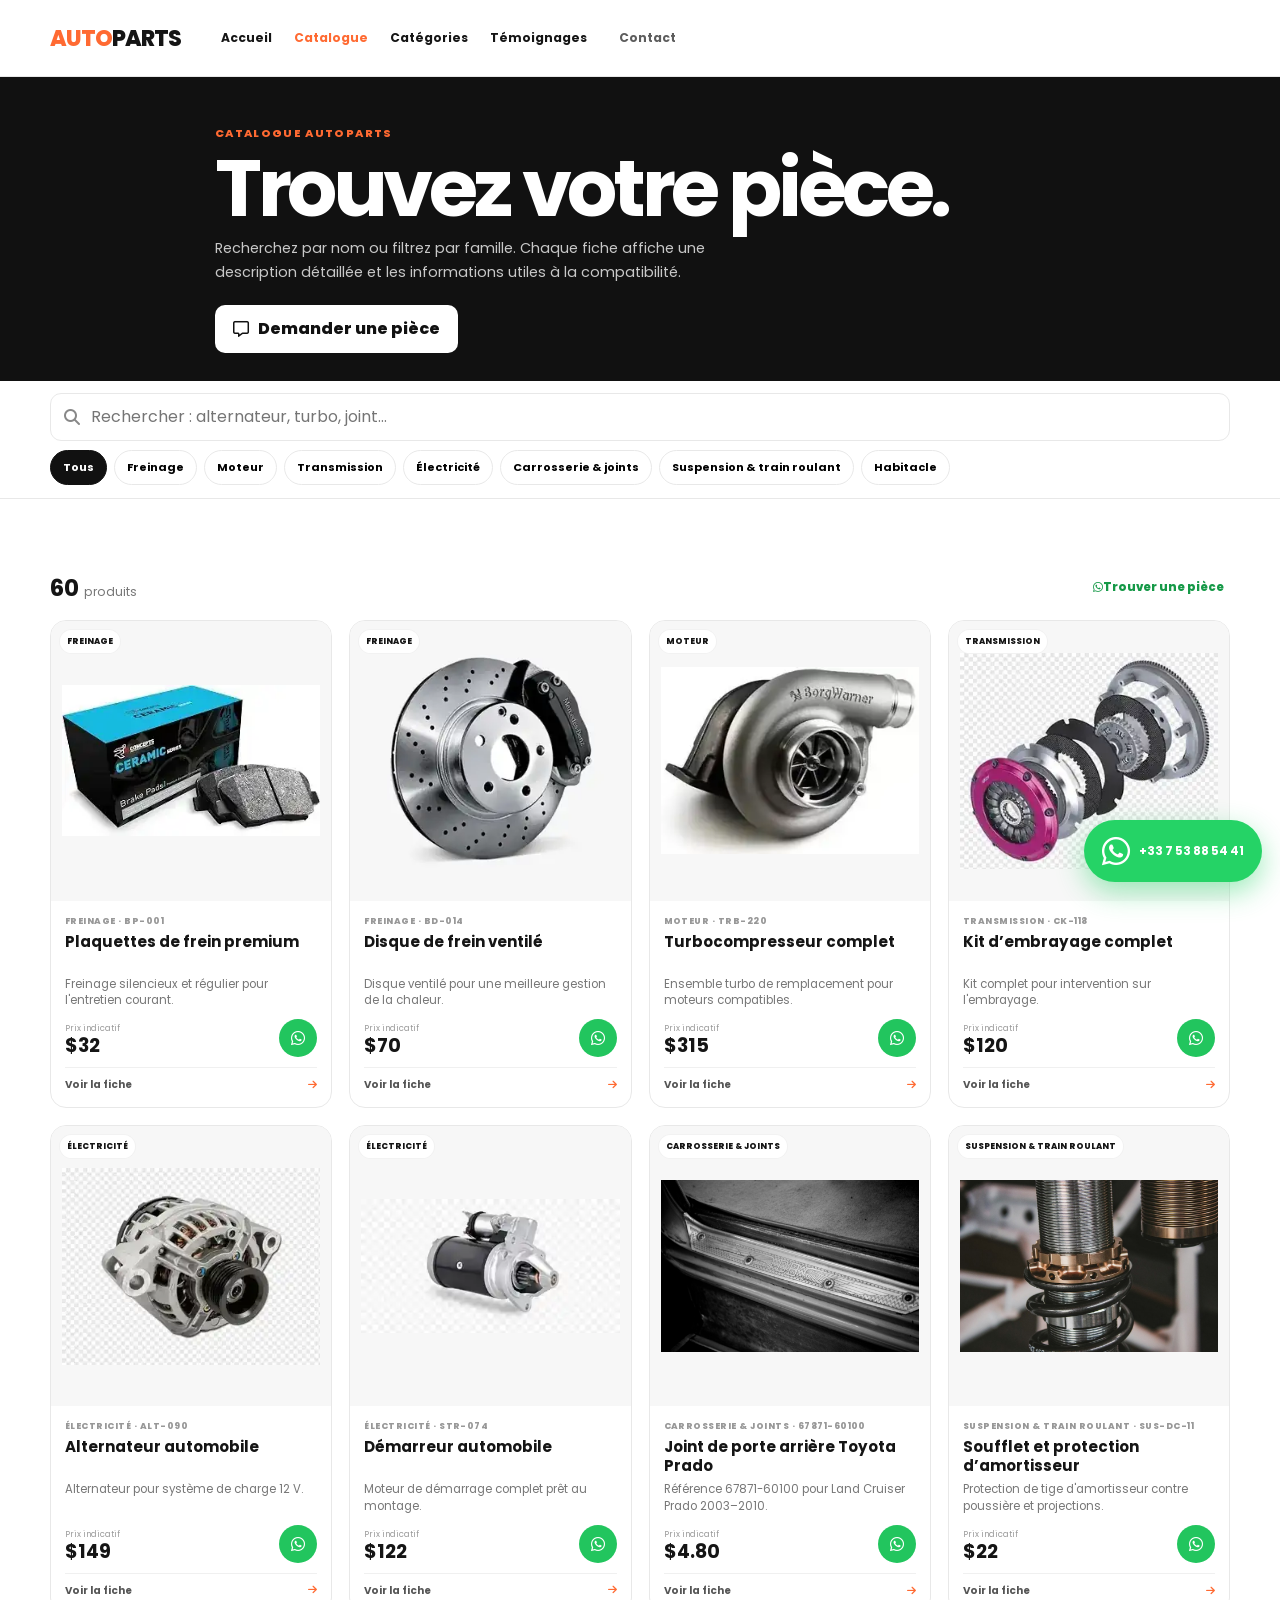
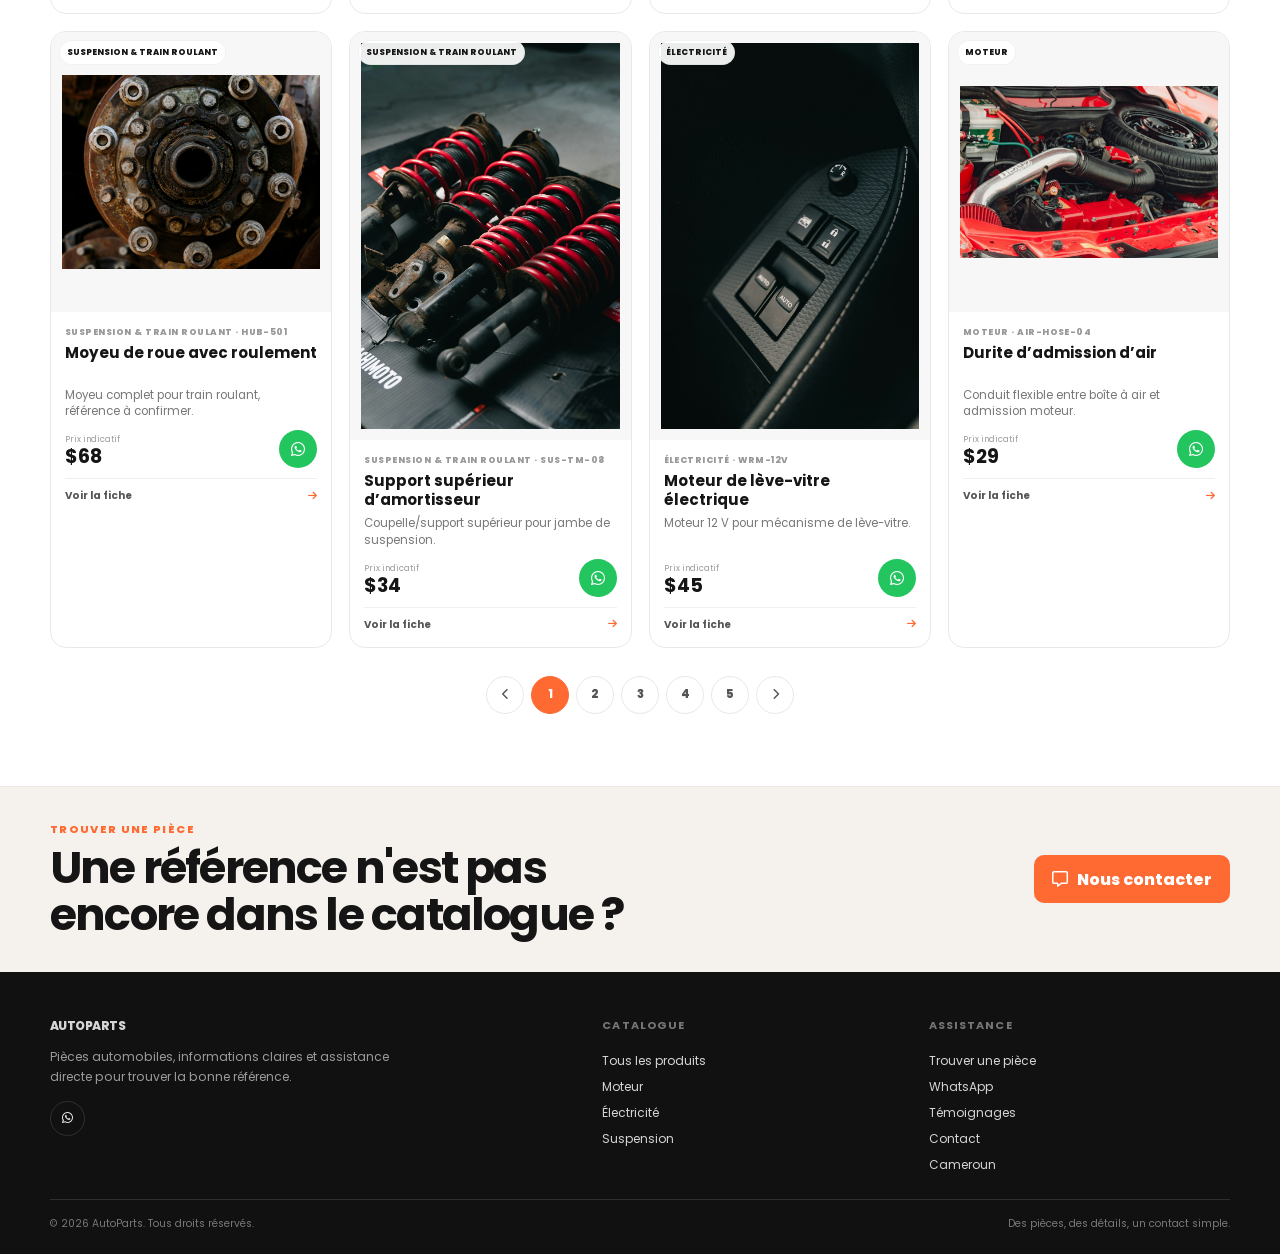
==== commit 502063b9: "Update storefront code and WhatsApp contact Co-authored-by: Copilot <223556219+Copilot@users.noreply" ====
--- a/shop.html
+++ b/shop.html
@@ -1,4 +1,4 @@
-<html lang="fr"><head>
+﻿<html lang="fr"><head>
   <meta charset="utf-8">
   <meta name="viewport" content="width=device-width,initial-scale=1,viewport-fit=cover">
   <meta name="theme-color" content="#111111">
@@ -12,6 +12,7 @@
   <link rel="stylesheet" href="https://cdnjs.cloudflare.com/ajax/libs/font-awesome/6.6.0/css/all.min.css">
   <link rel="stylesheet" href="assets/css/aos.css">
   <link rel="stylesheet" href="assets/css/style.css">
+  <link rel="stylesheet" href="assets/css/extras.css">
 </head>
 <body>
   <header class="site-header">
@@ -319,14 +320,15 @@
     </div>
   </div>
 
-  <a class="floating-whatsapp" data-whatsapp="" href="#" target="_blank" rel="noopener noreferrer" aria-label="Contact AutoParts on WhatsApp at +33753885441" title="WhatsApp: +33753885441">
+  <a class="floating-whatsapp" data-whatsapp="" href="#" target="_blank" rel="noopener noreferrer" aria-label="Contact AutoParts on WhatsApp at +33 7 53 88 54 41" title="WhatsApp: +33 7 53 88 54 41">
     <i class="fa-brands fa-whatsapp" aria-hidden="true"></i>
-    <span>+33753885441</span>
+    <span>+33 7 53 88 54 41</span>
   </a>
 
   <script src="assets/js/aos.js"></script>
   <script src="assets/js/products.js"></script>
   <script src="assets/js/app.js"></script>
+  <script src="assets/js/extras.js"></script>
   <script>
     function googleTranslateElementInit() {
       new google.translate.TranslateElement({
--- a/assets/css/style.css
+++ b/assets/css/style.css
@@ -76,6 +76,7 @@
     height: 68px;
     display: flex;
     align-items: center;
+    justify-content: space-between;
     gap: 12px
 }
 
@@ -143,16 +144,19 @@
     width: 150px;
     max-width: 150px;
     min-width: 0;
-    height: 54px
+    height: 54px;
+    display: flex;
+    align-items: center;
+    justify-content: center
 }
 
 .google-translate .goog-te-gadget {
     display: flex;
-    flex-direction: column;
-    align-items: stretch;
-    gap: 0;
+    align-items: center;
+    justify-content: center;
+    width: 100%;
     min-width: 0;
-    height: 54px;
+    height: 40px;
     overflow: hidden;
     line-height: 1;
     white-space: nowrap;
@@ -166,23 +170,16 @@
     min-width: 0
 }
 
-.google-translate .goog-te-gadget > span {
-    align-self: center;
-    height: 14px;
-    line-height: 14px;
-    font-size: 0
-}
-
-.google-translate .goog-te-gadget > span a {
-    font-size: .42rem;
-    vertical-align: middle
-}
-
-.google-translate .goog-te-gadget > span img {
-    width: 27px !important;
-    height: auto !important;
-    padding-right: 2px !important;
-    vertical-align: middle
+.google-translate .goog-te-gadget > span,
+.google-translate .goog-te-gadget .goog-logo-link,
+.google-translate .goog-te-gadget-icon,
+.google-translate .goog-te-gadget > span img,
+.google-translate .goog-te-gadget > span a,
+.goog-te-banner-frame,
+.goog-te-balloon-frame,
+.goog-logo-link,
+.goog-te-gadget-icon {
+    display: none !important
 }
 
 .google-translate .goog-te-gadget select {
@@ -191,12 +188,15 @@
     min-width: 0;
     height: 38px;
     margin: 0;
-    padding: 0 6px;
+    padding: 0 12px;
     border: 1px solid var(--line);
-    border-radius: 10px;
+    border-radius: 12px;
     background: #fff;
     color: var(--ink);
-    font: 500 .66rem "Poppins", sans-serif
+    font: 500 .66rem "Poppins", sans-serif;
+    appearance: none;
+    -webkit-appearance: none;
+    -moz-appearance: none
 }
 
 .nav-contact {
@@ -1440,39 +1440,28 @@
     display: flex;
     align-items: center;
     justify-content: center;
-    width: 60px;
-    min-width: 60px;
-    height: 60px;
-    padding: 0;
+    gap: 9px;
+    min-width: 58px;
+    height: 58px;
+    padding: 0 15px;
     border: 2px solid #fff;
-    border-radius: 50%;
+    border-radius: 30px;
     background: #20bd5a;
     color: #fff;
     box-shadow: 0 8px 24px rgba(0, 0, 0, .22);
     font-size: 1.8rem;
-    transition: transform .2s ease, background .2s ease, box-shadow .2s ease
+    transition: transform .2s ease, background .2s ease
 }
 
 .floating-whatsapp span {
-    position: absolute;
-    width: 1px;
-    height: 1px;
-    padding: 0;
-    overflow: hidden;
-    clip: rect(0, 0, 0, 0);
-    white-space: nowrap;
-    clip-path: inset(50%);
+    font-size: .72rem;
+    font-weight: 700;
+    white-space: nowrap
 }
 
 .floating-whatsapp:hover {
     transform: translateY(-3px);
-    background: #159947;
-    box-shadow: 0 10px 28px rgba(0, 0, 0, .28)
-}
-
-.floating-whatsapp:focus-visible {
-    outline: 3px solid #111;
-    outline-offset: 4px
+    background: #159947
 }
 
 /* Contact modal -> WhatsApp */
@@ -1792,9 +1781,9 @@
         font-size: 1.2rem
     }
     .google-translate {
-        flex-basis: 126px;
-        width: 126px;
-        max-width: 126px
+        flex-basis: 110px;
+        width: 110px;
+        max-width: 110px
     }
     .lang-switch button {
         min-width: 31px
@@ -1805,10 +1794,13 @@
     .floating-whatsapp {
         right: max(12px, env(safe-area-inset-right));
         bottom: max(12px, env(safe-area-inset-bottom));
-        width: 52px;
-        min-width: 52px;
+        gap: 7px;
         height: 52px;
+        padding: 0 12px;
         font-size: 1.55rem
+    }
+    .floating-whatsapp span {
+        font-size: .66rem
     }
     .product-grid {
         gap: 7px
--- a/assets/css/extras.css
+++ b/assets/css/extras.css
@@ -0,0 +1,50 @@
+.scroll-progress{position:fixed;top:0;left:0;height:3px;width:0;background:var(--orange);z-index:9999}
+.hero{background-size:120%;animation:heroPan 22s ease-in-out infinite alternate}
+@keyframes heroPan{to{background-position:60% 40%}}
+.hero-copy h1{animation:fadeUp .9s both}.hero-copy p{animation:fadeUp .9s .15s both}.hero-actions{animation:fadeUp .9s .3s both}
+@keyframes fadeUp{from{opacity:0;transform:translateY(28px)}to{opacity:1;transform:none}}
+.btn-primary{animation:pulse 2.6s infinite}
+@keyframes pulse{0%{box-shadow:0 0 0 0 rgba(255,106,50,.5)}70%{box-shadow:0 0 0 16px rgba(255,106,50,0)}100%{box-shadow:0 0 0 0 rgba(255,106,50,0)}}
+.product-card,.category-card,.benefit{transition:transform .35s,box-shadow .35s}
+.product-card:hover,.category-card:hover,.benefit:hover{transform:translateY(-6px);box-shadow:0 22px 50px rgba(20,20,20,.14)}
+.product-card img{transition:transform .5s}.product-card:hover img{transform:scale(1.07)}
+.x-sec{padding:70px 0}.x-sec.dark{background:#151515;color:#fff}.x-sec.soft{background:var(--soft)}
+.x-head{text-align:center;max-width:640px;margin:0 auto 34px}.x-head h2{margin:6px 0}.x-head p{color:var(--muted)}.dark .x-head p{color:#bbb}
+.stats{display:grid;grid-template-columns:repeat(4,1fr);gap:16px;text-align:center}
+.stat strong{display:block;font-size:2.4rem;color:var(--orange);font-weight:800}.stat span{color:#bbb}
+.marquee{overflow:hidden;mask-image:linear-gradient(90deg,transparent,#000 8%,#000 92%,transparent);margin:10px 0}
+.marquee-track{display:flex;gap:16px;width:max-content;animation:marq 38s linear infinite}
+.marquee.rev .marquee-track{animation-direction:reverse;animation-duration:46s}
+.marquee:hover .marquee-track{animation-play-state:paused}
+@keyframes marq{to{transform:translateX(-50%)}}
+.brand-chip{display:flex;align-items:center;justify-content:center;min-width:170px;height:70px;padding:0 22px;background:#fff;border:1px solid var(--line);border-radius:14px;font-weight:800;letter-spacing:.06em;text-transform:uppercase;color:#555;filter:grayscale(1);transition:.3s;white-space:nowrap}
+.brand-chip:hover{filter:none;color:var(--orange);transform:scale(1.06);border-color:var(--orange)}
+.brand-chip i{margin-right:10px;color:var(--orange)}
+.gal-card{position:relative;width:240px;height:240px;flex:none;border-radius:18px;overflow:hidden;background:#f4f5f3;border:1px solid var(--line)}
+.gal-card img{width:100%;height:100%;object-fit:cover;transition:transform .5s}.gal-card:hover img{transform:scale(1.12)}
+.gal-card span{position:absolute;left:0;right:0;bottom:0;padding:26px 12px 10px;background:linear-gradient(transparent,rgba(0,0,0,.75));color:#fff;font-weight:600;font-size:.85rem;transform:translateY(100%);transition:.3s}.gal-card:hover span{transform:none}
+.video-wrap{max-width:900px;margin:0 auto;border-radius:20px;overflow:hidden;box-shadow:0 30px 70px rgba(0,0,0,.25);background:#000}
+.video-wrap video{width:100%;display:block}
+.steps{display:grid;grid-template-columns:repeat(4,1fr);gap:18px;margin-top:34px;counter-reset:s}
+.step{background:#fff;border:1px solid var(--line);border-radius:16px;padding:26px 20px;position:relative;counter-increment:s}
+.step:before{content:counter(s);position:absolute;top:-16px;left:20px;width:34px;height:34px;border-radius:50%;background:var(--orange);color:#fff;display:grid;place-items:center;font-weight:700}
+.step i{font-size:1.6rem;color:var(--orange);margin-bottom:10px;animation:bob 3s ease-in-out infinite}
+@keyframes bob{50%{transform:translateY(-6px)}}
+.faq{max-width:820px;margin:0 auto}
+.faq details{background:#fff;border:1px solid var(--line);border-radius:14px;margin-bottom:12px;overflow:hidden;transition:.3s}
+.faq details[open]{border-color:var(--orange);box-shadow:0 10px 30px rgba(255,106,50,.12)}
+.faq summary{cursor:pointer;list-style:none;padding:18px 22px;font-weight:600;display:flex;justify-content:space-between;gap:12px}
+.faq summary::-webkit-details-marker{display:none}
+.faq summary:after{content:"+";font-size:1.5rem;color:var(--orange);transition:transform .3s}
+.faq details[open] summary:after{transform:rotate(45deg)}
+.faq details p{padding:0 22px 20px;color:var(--muted);margin:0;animation:fadeUp .4s}
+@media(max-width:800px){.stats,.steps{grid-template-columns:repeat(2,1fr)}.x-sec{padding:50px 0}}
+@media(prefers-reduced-motion:reduce){*{animation:none!important}}
+/* Floating WhatsApp: always visible, bottom-right, on every page */
+.floating-whatsapp{position:fixed!important;right:18px!important;bottom:18px!important;z-index:99999!important;background:#25d366!important;color:#fff!important;border:0!important;height:62px!important;min-width:62px!important;padding:0 18px!important;border-radius:40px!important;box-shadow:0 10px 28px rgba(37,211,102,.45)!important;animation:waIn .7s .8s both,waPulse 2.2s 1.6s infinite}
+.floating-whatsapp i{font-size:2rem;animation:waWiggle 4s 2s infinite}
+.floating-whatsapp:hover{transform:scale(1.06)!important;background:#1ebe5a!important}
+@keyframes waIn{from{opacity:0;transform:translateY(40px) scale(.6)}to{opacity:1;transform:none}}
+@keyframes waPulse{0%{box-shadow:0 0 0 0 rgba(37,211,102,.55)}70%{box-shadow:0 0 0 20px rgba(37,211,102,0)}100%{box-shadow:0 0 0 0 rgba(37,211,102,0)}}
+@keyframes waWiggle{0%,90%,100%{transform:rotate(0)}93%{transform:rotate(-14deg)}96%{transform:rotate(14deg)}}
+@media(max-width:640px){.floating-whatsapp{right:12px!important;bottom:calc(12px + env(safe-area-inset-bottom))!important;height:56px!important;min-width:56px!important}.floating-whatsapp span{display:none}}
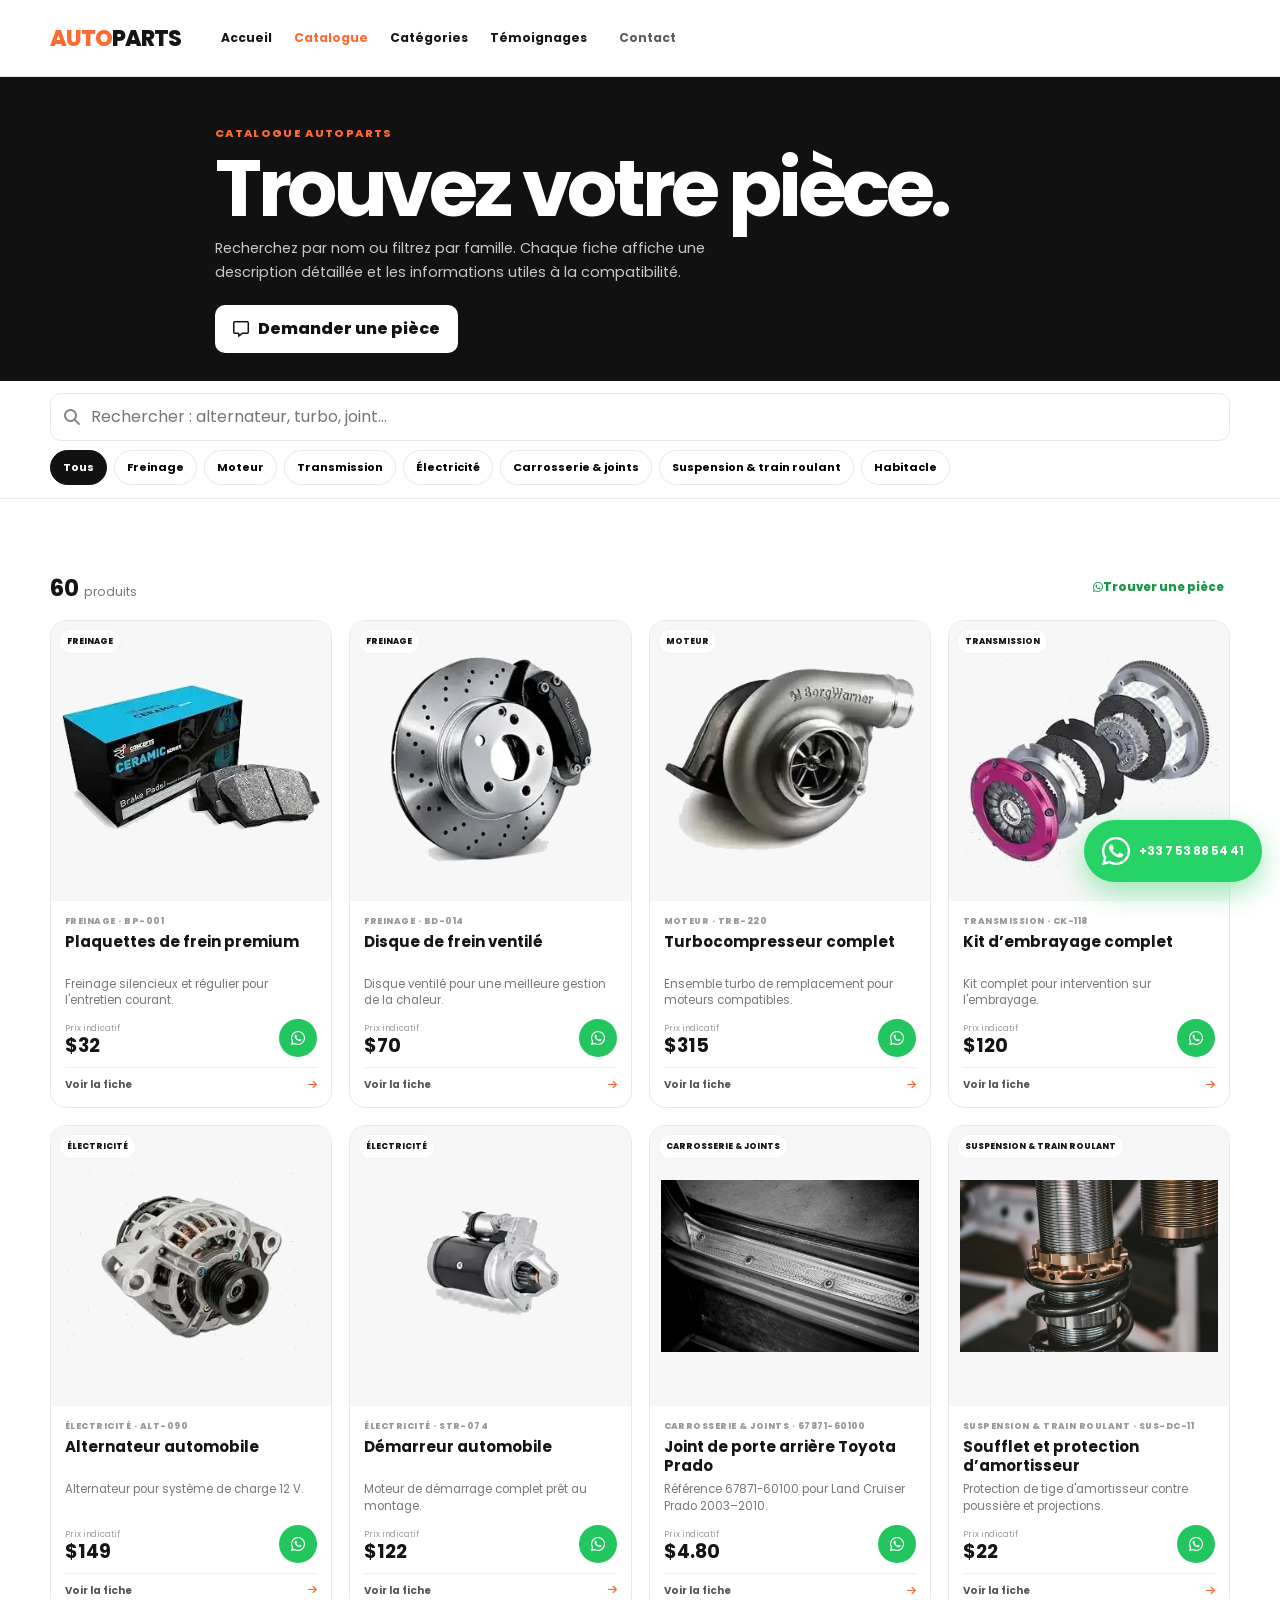
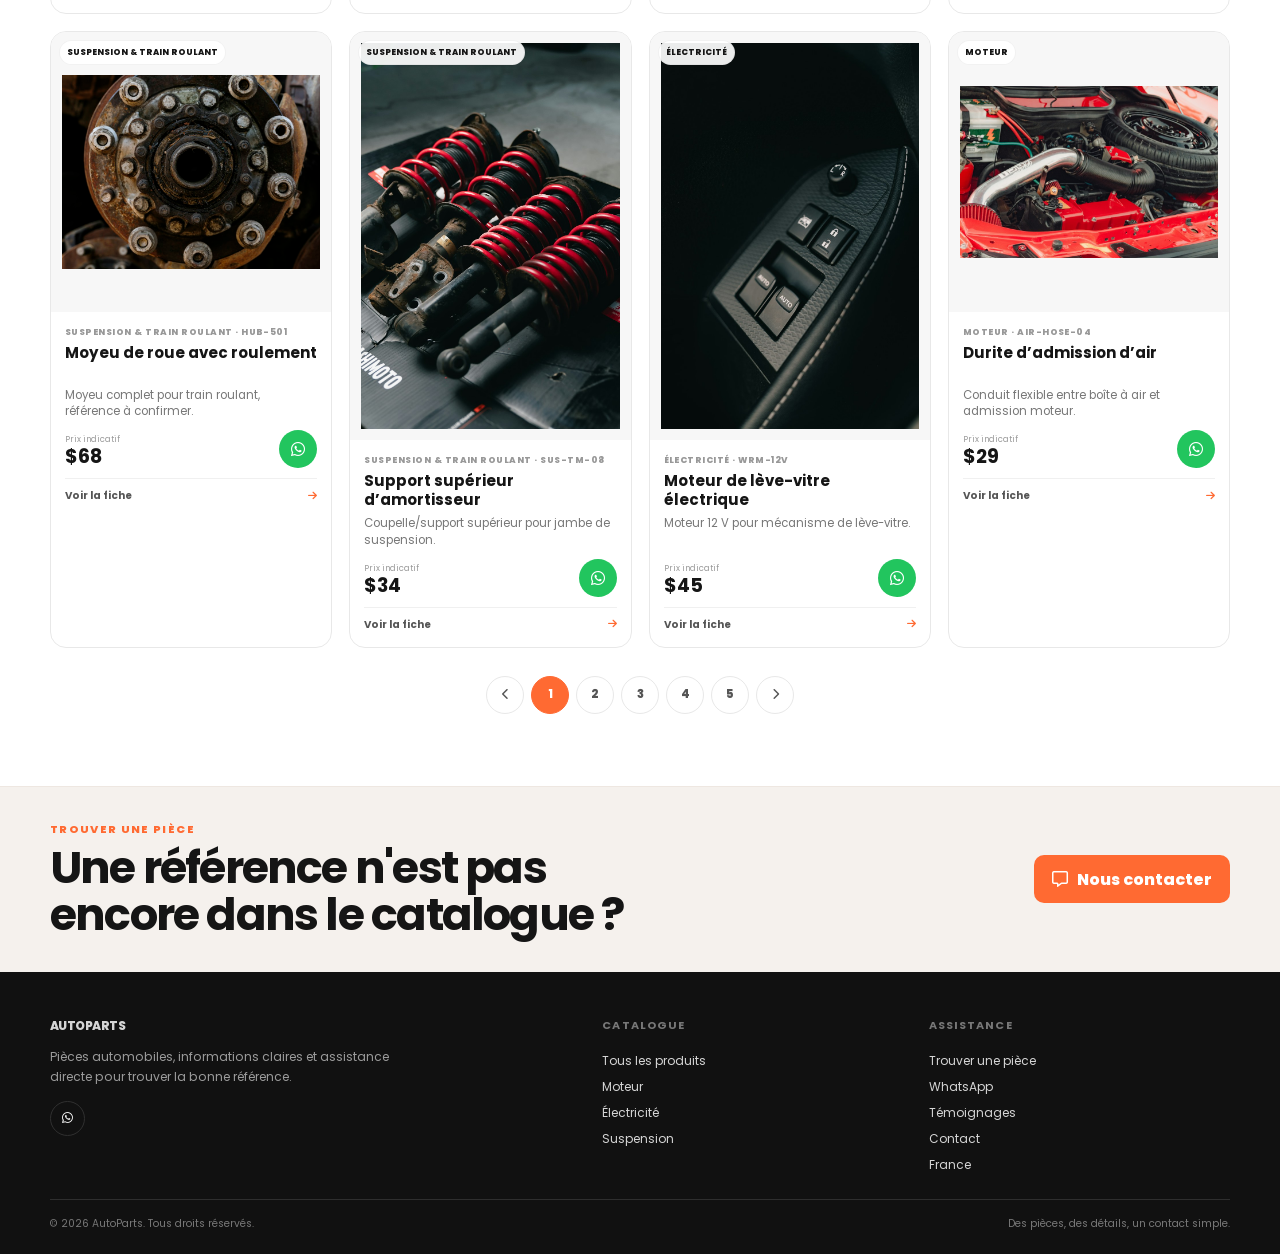
==== commit f3cf9397: "Localize storefront and refine product photos Co-authored-by: Copilot <223556219+Copilot@users.norep" ====
--- a/shop.html
+++ b/shop.html
@@ -66,7 +66,7 @@
     <article class="product-card" data-product-id="brake-pads" data-category="braking" data-name="plaquettes de frein premium bp-001">
       <a class="product-media" href="sproduct.html?id=brake-pads" aria-label="Voir la fiche — Plaquettes de frein premium">
         <span class="product-tag">Freinage</span>
-        <img src="assets/images/products/brake-pads.webp" alt="Plaquettes de frein premium" loading="lazy" draggable="false">
+        <img src="assets/images/products/brake-pads.png" alt="Plaquettes de frein premium" loading="lazy" draggable="false">
       </a>
       <div class="product-info">
         <span class="product-category">Freinage · BP-001</span>
@@ -82,7 +82,7 @@
     <article class="product-card" data-product-id="brake-disc" data-category="braking" data-name="disque de frein ventilé bd-014">
       <a class="product-media" href="sproduct.html?id=brake-disc" aria-label="Voir la fiche — Disque de frein ventilé">
         <span class="product-tag">Freinage</span>
-        <img src="assets/images/products/brake-disc.webp" alt="Disque de frein ventilé" loading="lazy" draggable="false">
+        <img src="assets/images/products/brake-disc.png" alt="Disque de frein ventilé" loading="lazy" draggable="false">
       </a>
       <div class="product-info">
         <span class="product-category">Freinage · BD-014</span>
@@ -98,7 +98,7 @@
     <article class="product-card" data-product-id="turbo" data-category="engine" data-name="turbocompresseur complet trb-220">
       <a class="product-media" href="sproduct.html?id=turbo" aria-label="Voir la fiche — Turbocompresseur complet">
         <span class="product-tag">Moteur</span>
-        <img src="assets/images/products/turbo.webp" alt="Turbocompresseur complet" loading="lazy" draggable="false">
+        <img src="assets/images/products/turbo.png" alt="Turbocompresseur complet" loading="lazy" draggable="false">
       </a>
       <div class="product-info">
         <span class="product-category">Moteur · TRB-220</span>
@@ -114,7 +114,7 @@
     <article class="product-card" data-product-id="clutch-kit" data-category="transmission" data-name="kit d’embrayage complet ck-118">
       <a class="product-media" href="sproduct.html?id=clutch-kit" aria-label="Voir la fiche — Kit d’embrayage complet">
         <span class="product-tag">Transmission</span>
-        <img src="assets/images/products/clutch-kit.webp" alt="Kit d’embrayage complet" loading="lazy" draggable="false">
+        <img src="assets/images/products/clutch-kit.png" alt="Kit d’embrayage complet" loading="lazy" draggable="false">
       </a>
       <div class="product-info">
         <span class="product-category">Transmission · CK-118</span>
@@ -130,7 +130,7 @@
     <article class="product-card" data-product-id="alternator" data-category="electrical" data-name="alternateur automobile alt-090">
       <a class="product-media" href="sproduct.html?id=alternator" aria-label="Voir la fiche — Alternateur automobile">
         <span class="product-tag">Électricité</span>
-        <img src="assets/images/products/alternator.webp" alt="Alternateur automobile" loading="lazy" draggable="false">
+        <img src="assets/images/products/alternator.png" alt="Alternateur automobile" loading="lazy" draggable="false">
       </a>
       <div class="product-info">
         <span class="product-category">Électricité · ALT-090</span>
@@ -146,7 +146,7 @@
     <article class="product-card" data-product-id="starter" data-category="electrical" data-name="démarreur automobile str-074">
       <a class="product-media" href="sproduct.html?id=starter" aria-label="Voir la fiche — Démarreur automobile">
         <span class="product-tag">Électricité</span>
-        <img src="assets/images/products/starter.webp" alt="Démarreur automobile" loading="lazy" draggable="false">
+        <img src="assets/images/products/starter.png" alt="Démarreur automobile" loading="lazy" draggable="false">
       </a>
       <div class="product-info">
         <span class="product-category">Électricité · STR-074</span>
@@ -292,7 +292,7 @@
         <div class="footer-social"><a data-whatsapp="" href="https://wa.me/33753885441?text=Bonjour%2C%20je%20souhaite%20de%20l'aide%20pour%20trouver%20une%20pi%C3%A8ce%20automobile." aria-label="WhatsApp" target="_blank" rel="noopener noreferrer"><i class="fa-brands fa-whatsapp"></i></a></div>
       </div>
       <div><h4>Catalogue</h4><a href="shop.html">Tous les produits</a><a href="shop.html?category=engine">Moteur</a><a href="shop.html?category=electrical">Électricité</a><a href="shop.html?category=suspension">Suspension</a></div>
-      <div><h4>Assistance</h4><button class="footer-link-button" type="button" data-contact-open="">Trouver une pièce</button><a data-whatsapp="" href="https://wa.me/33753885441?text=Bonjour%2C%20je%20souhaite%20de%20l'aide%20pour%20trouver%20une%20pi%C3%A8ce%20automobile." target="_blank" rel="noopener noreferrer">WhatsApp</a><a href="index.html#testimonials">Témoignages</a><button class="footer-link-button" type="button" data-contact-open="">Contact</button><span>Cameroun</span></div>
+      <div><h4>Assistance</h4><button class="footer-link-button" type="button" data-contact-open="">Trouver une pièce</button><a data-whatsapp="" href="https://wa.me/33753885441?text=Bonjour%2C%20je%20souhaite%20de%20l'aide%20pour%20trouver%20une%20pi%C3%A8ce%20automobile." target="_blank" rel="noopener noreferrer">WhatsApp</a><a href="index.html#testimonials">Témoignages</a><button class="footer-link-button" type="button" data-contact-open="">Contact</button><span>France</span></div>
     </div>
     <div class="container footer-bottom"><span>© 2026 AutoParts. Tous droits réservés.</span><span>Des pièces, des détails, un contact simple.</span></div>
   </footer>
@@ -306,8 +306,8 @@
       <form class="contact-form" data-contact-form="">
         <div class="form-grid">
           <label><span data-i18n="name">Nom</span><input name="name" required="" data-i18n-placeholder="namePlaceholder" placeholder="Votre nom"></label>
-          <label><span data-i18n="phone">Téléphone</span><input name="phone" type="tel" required="" data-i18n-placeholder="phonePlaceholder" placeholder="+237 6…"></label>
-          <label><span data-i18n="city">Ville</span><input name="city" data-i18n-placeholder="cityPlaceholder" placeholder="Douala, Yaoundé…"></label>
+          <label><span data-i18n="phone">Téléphone</span><input name="phone" type="tel" required="" data-i18n-placeholder="phonePlaceholder" placeholder="+33 6…"></label>
+          <label><span data-i18n="city">Ville</span><input name="city" data-i18n-placeholder="cityPlaceholder" placeholder="Paris, Lyon…"></label>
           <label><span data-i18n="vehicle">Véhicule / modèle</span><input name="vehicle" data-i18n-placeholder="vehiclePlaceholder" placeholder="Ex. Toyota Prado"></label>
           <label><span data-i18n="year">Année</span><input name="year" inputmode="numeric" data-i18n-placeholder="yearPlaceholder" placeholder="Ex. 2008"></label>
           <label><span data-i18n="part">Pièce recherchée</span><select name="part" required="" data-contact-part=""><option value="">Sélectionner une pièce</option><option value="brake-pads">Plaquettes de frein premium — BP-001</option><option value="brake-disc">Disque de frein ventilé — BD-014</option><option value="turbo">Turbocompresseur complet — TRB-220</option><option value="clutch-kit">Kit d’embrayage complet — CK-118</option><option value="alternator">Alternateur automobile — ALT-090</option><option value="starter">Démarreur automobile — STR-074</option><option value="prado-rear-weatherstrip">Joint de porte arrière Toyota Prado — 67871-60100</option><option value="strut-dust-cover">Soufflet et protection d’amortisseur — SUS-DC-11</option><option value="wheel-hub">Moyeu de roue avec roulement — HUB-501</option><option value="strut-top-mount">Support supérieur d’amortisseur — SUS-TM-08</option><option value="window-regulator-motor">Moteur de lève-vitre électrique — WRM-12V</option><option value="air-intake-hose">Durite d’admission d’air — AIR-HOSE-04</option><option value="gear-shift-knob">Pommeau de levier de vitesses — INT-SHIFT-02</option><option value="other">Autre pièce / référence non affichée</option></select></label>
--- a/assets/css/extras.css
+++ b/assets/css/extras.css
@@ -13,8 +13,8 @@
 .stats{display:grid;grid-template-columns:repeat(4,1fr);gap:16px;text-align:center}
 .stat strong{display:block;font-size:2.4rem;color:var(--orange);font-weight:800}.stat span{color:#bbb}
 .marquee{overflow:hidden;mask-image:linear-gradient(90deg,transparent,#000 8%,#000 92%,transparent);margin:10px 0}
-.marquee-track{display:flex;gap:16px;width:max-content;animation:marq 38s linear infinite}
-.marquee.rev .marquee-track{animation-direction:reverse;animation-duration:46s}
+.marquee-track{display:flex;gap:16px;width:max-content;animation:marq 130s linear infinite}
+.marquee.rev .marquee-track{animation-direction:reverse;animation-duration:150s}
 .marquee:hover .marquee-track{animation-play-state:paused}
 @keyframes marq{to{transform:translateX(-50%)}}
 .brand-chip{display:flex;align-items:center;justify-content:center;min-width:170px;height:70px;padding:0 22px;background:#fff;border:1px solid var(--line);border-radius:14px;font-weight:800;letter-spacing:.06em;text-transform:uppercase;color:#555;filter:grayscale(1);transition:.3s;white-space:nowrap}
